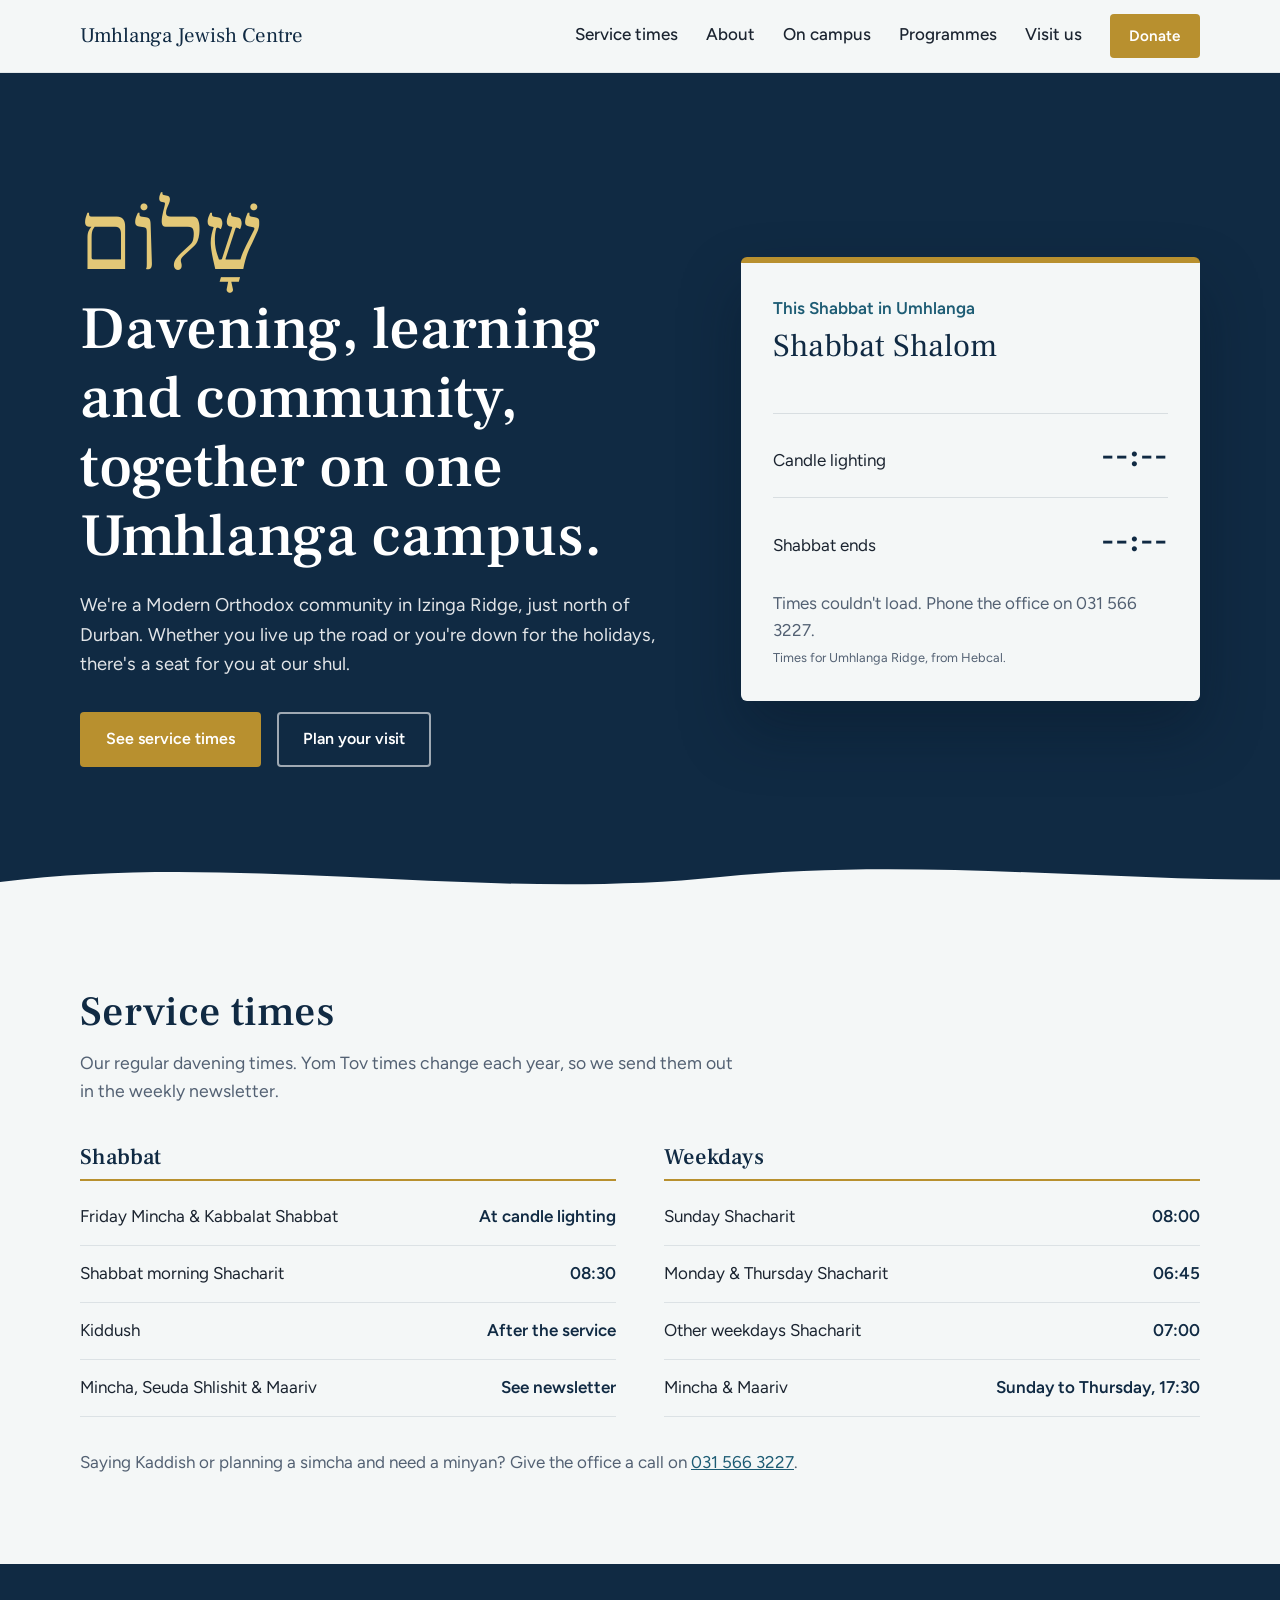
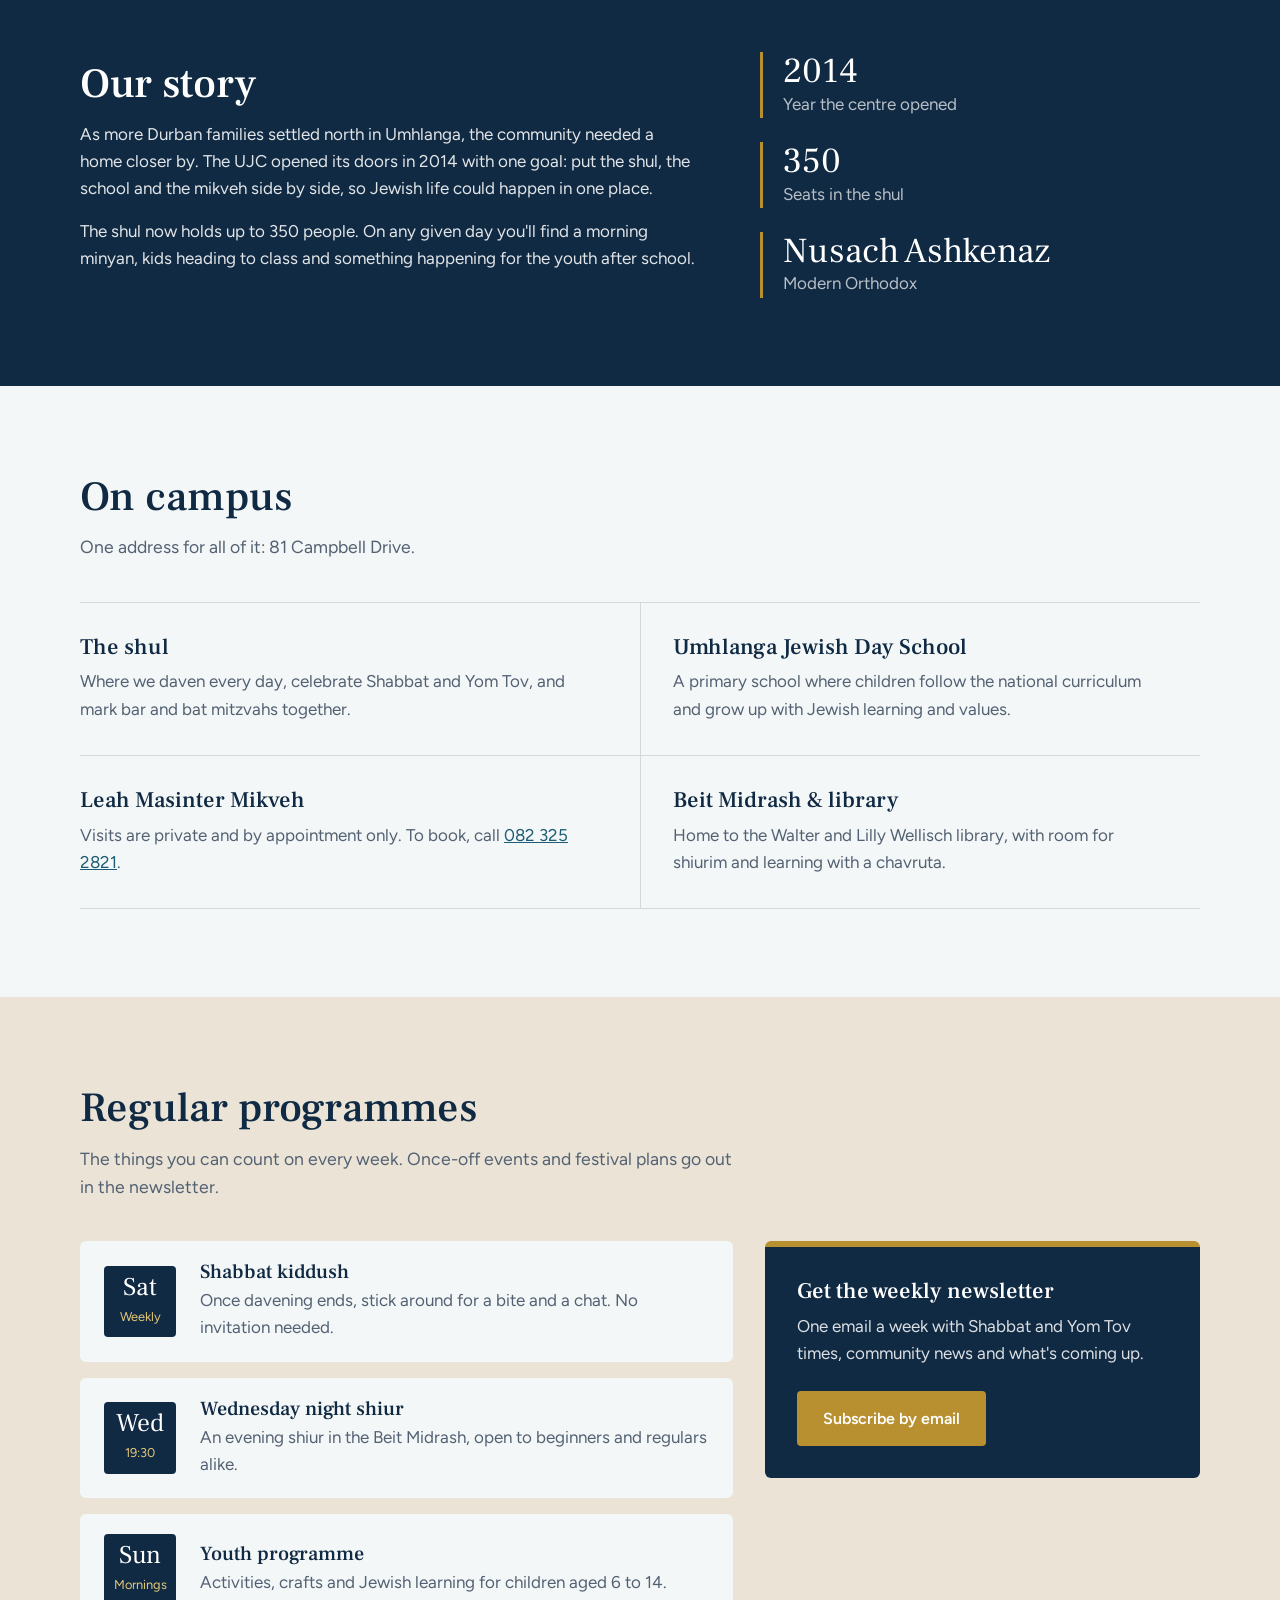
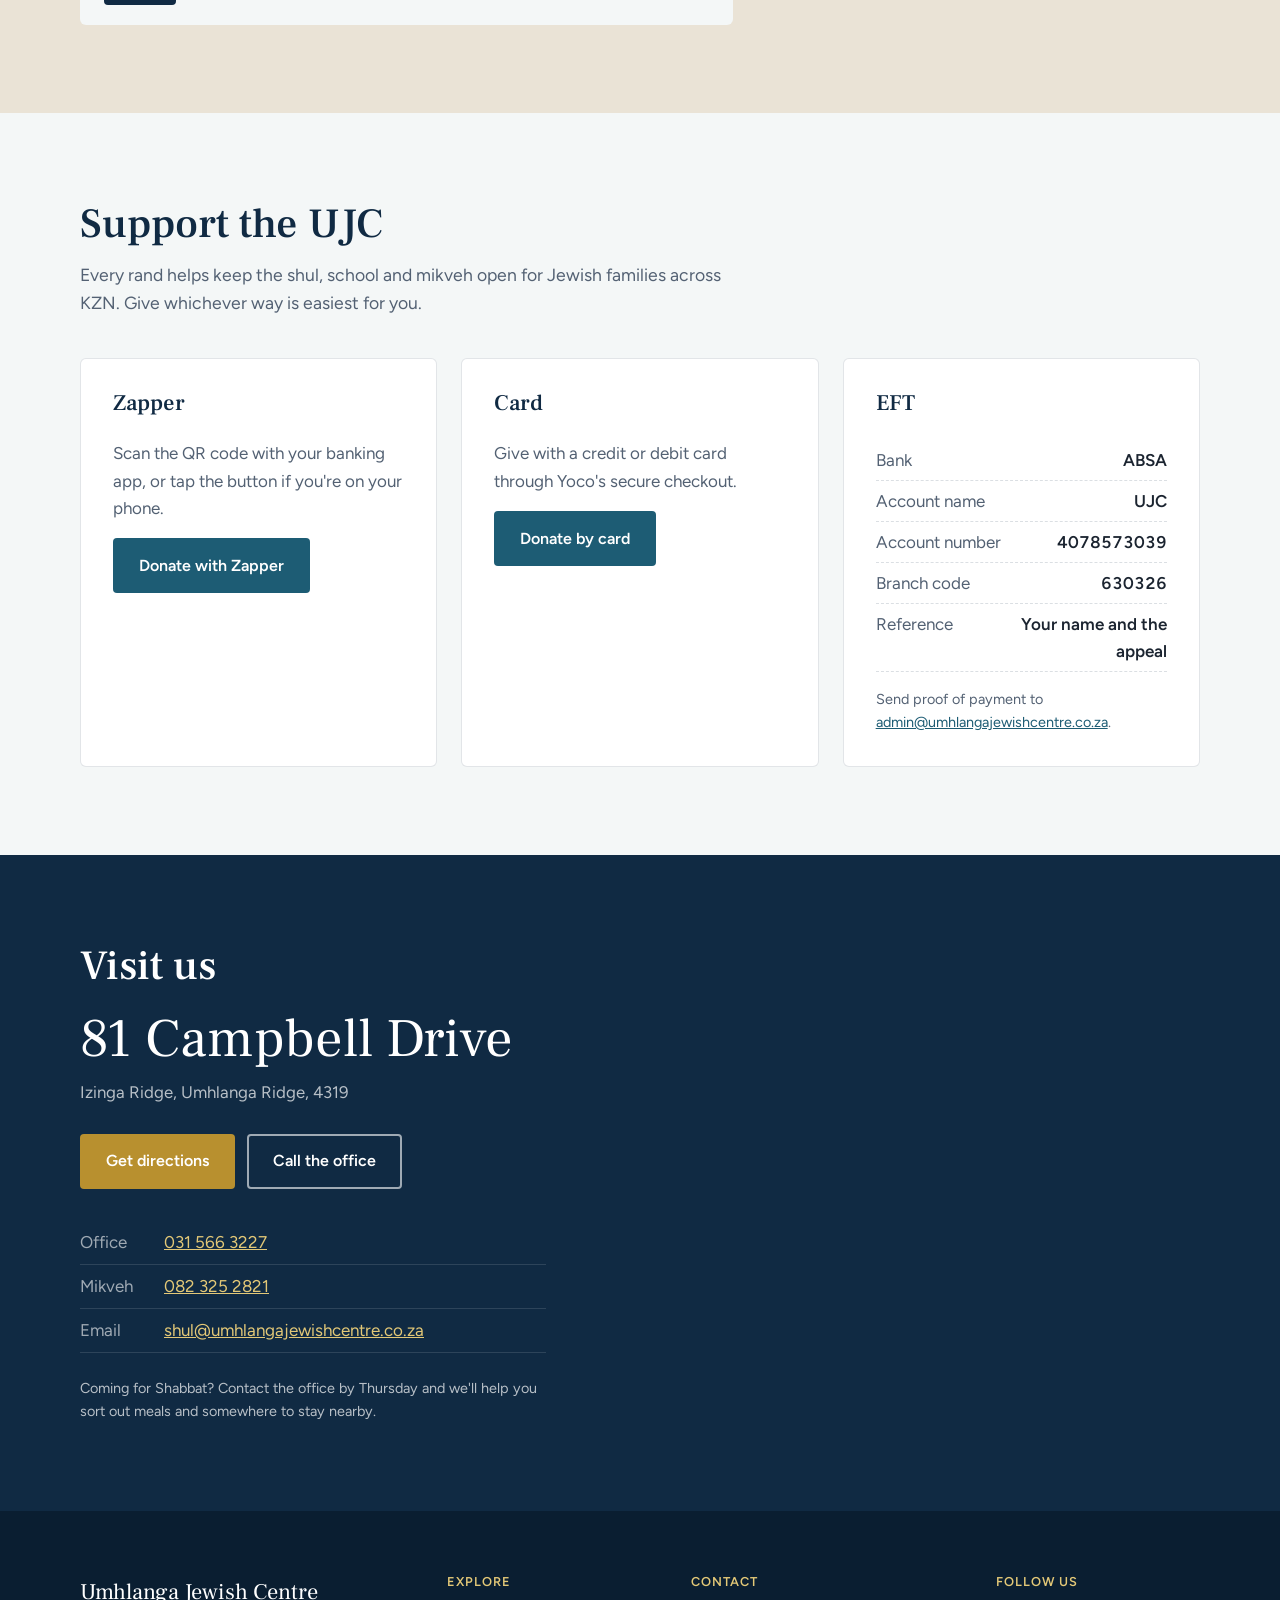
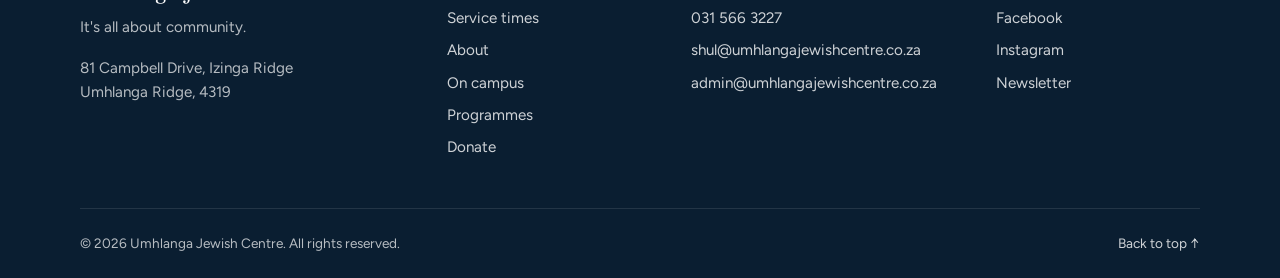
==== index.html @ e2c29700 "Rewrite site copy in original wording (same facts and message) Co-Authored-By: Claude Opus 5.5 <nore" ====
<!DOCTYPE html>
<html lang="en-ZA">
<head>
  <meta charset="UTF-8">
  <meta name="viewport" content="width=device-width, initial-scale=1, viewport-fit=cover">
  <title>Umhlanga Jewish Centre | It's all about community</title>
  <meta name="description" content="Modern Orthodox shul, primary school and mikveh in Izinga Ridge, Umhlanga. Find davening times, this week's Shabbat times, weekly programmes and ways to give.">
  <meta name="theme-color" content="#F4F7F7">

  <!-- Favicon -->
  <link rel="icon" href="images/favicon.svg" type="image/svg+xml">
  <link rel="apple-touch-icon" href="images/apple-touch-icon.png">

  <!-- Link previews (WhatsApp, Facebook, etc.) -->
  <!-- TODO: change the URLs below if the live domain is different -->
  <meta property="og:type" content="website">
  <meta property="og:site_name" content="Umhlanga Jewish Centre">
  <meta property="og:title" content="Umhlanga Jewish Centre | It's all about community">
  <meta property="og:description" content="Modern Orthodox shul, primary school and mikveh in Izinga Ridge, Umhlanga. Davening times, Shabbat times and weekly programmes.">
  <meta property="og:url" content="https://www.umhlangajewishcentre.co.za/">
  <meta property="og:image" content="https://www.umhlangajewishcentre.co.za/images/og-image.jpg">
  <meta property="og:image:width" content="1200">
  <meta property="og:image:height" content="630">
  <meta name="twitter:card" content="summary_large_image">

  <link rel="preconnect" href="https://fonts.googleapis.com">
  <link rel="preconnect" href="https://fonts.gstatic.com" crossorigin>
  <link href="https://fonts.googleapis.com/css2?family=Frank+Ruhl+Libre:wght@400;500;700&family=Figtree:wght@400;500;600&display=swap" rel="stylesheet">
  <link rel="stylesheet" href="css/style.css">
</head>
<body>

  <a class="skip-link" href="#main">Skip to content</a>

  <!-- ===== HEADER ===== -->
  <header class="site-header">
    <div class="container header-inner">
      <a href="#top" class="brand">
        <img src="images/logo.png" alt="Umhlanga Jewish Centre" class="brand-logo" onerror="this.style.display='none';this.nextElementSibling.style.display='block'">
        <span class="brand-text">Umhlanga Jewish Centre</span>
      </a>

      <button class="nav-toggle" aria-expanded="false" aria-controls="site-nav" aria-label="Open menu">
        <span class="bar"></span>
        <span class="bar"></span>
        <span class="bar"></span>
      </button>

      <nav id="site-nav" class="site-nav">
        <a href="#times">Service times</a>
        <a href="#about">About</a>
        <a href="#campus">On campus</a>
        <a href="#events">Programmes</a>
        <a href="#contact">Visit us</a>
        <a href="#donate" class="btn btn-gold btn-small">Donate</a>
      </nav>
    </div>
  </header>

  <main id="main">

    <!-- ===== HERO ===== -->
    <section class="hero" id="top">
      <div class="container hero-inner">
        <div class="hero-copy">
          <p class="hero-hebrew" lang="he" dir="rtl">שָׁלוֹם</p>
          <h1>Davening, learning and community, together on one Umhlanga campus.</h1>
          <p class="hero-lead">We're a Modern Orthodox community in Izinga Ridge, just north of Durban. Whether you live up the road or you're down for the holidays, there's a seat for you at our shul.</p>
          <div class="hero-actions">
            <a href="#times" class="btn btn-gold">See service times</a>
            <a href="#contact" class="btn btn-ghost">Plan your visit</a>
          </div>
        </div>

        <!-- Live Shabbat card: filled in by js/main.js from Hebcal -->
        <aside class="shabbat-card is-loading" id="shabbat-card" aria-live="polite">
          <p class="shabbat-label">This Shabbat in Umhlanga</p>
          <p class="shabbat-parsha" id="parsha"><span class="skeleton skeleton-title"></span></p>
          <p class="shabbat-hebdate" id="hebdate" lang="he" dir="rtl"></p>

          <div class="shabbat-row">
            <span>Candle lighting</span>
            <strong id="candles"><span class="skeleton skeleton-time"></span></strong>
          </div>
          <div class="shabbat-row">
            <span>Shabbat ends</span>
            <strong id="havdalah"><span class="skeleton skeleton-time"></span></strong>
          </div>
          <p class="shabbat-date" id="shabbat-date"></p>
          <p class="shabbat-note">Times for Umhlanga Ridge, from Hebcal.</p>
        </aside>
      </div>
    </section>

    <!-- ===== SERVICE TIMES ===== -->
    <!-- TODO: confirm every time below with the UJC office before going live -->
    <section class="section" id="times">
      <div class="container">
        <h2>Service times</h2>
        <p class="section-lead">Our regular davening times. Yom Tov times change each year, so we send them out in the weekly newsletter.</p>

        <div class="times-grid">
          <div class="times-block">
            <h3 id="shabbat-times">Shabbat</h3>
            <table class="times-table" aria-labelledby="shabbat-times">
              <thead>
                <tr><th scope="col">Service</th><th scope="col">Time</th></tr>
              </thead>
              <tbody>
                <tr><td>Friday Mincha &amp; Kabbalat Shabbat</td><td>At candle lighting</td></tr>
                <tr><td>Shabbat morning Shacharit</td><td>08:30</td></tr>
                <tr><td>Kiddush</td><td>After the service</td></tr>
                <tr><td>Mincha, Seuda Shlishit &amp; Maariv</td><td>See newsletter</td></tr>
              </tbody>
            </table>
          </div>

          <div class="times-block">
            <h3 id="weekday-times">Weekdays</h3>
            <table class="times-table" aria-labelledby="weekday-times">
              <thead>
                <tr><th scope="col">Service</th><th scope="col">Time</th></tr>
              </thead>
              <tbody>
                <tr><td>Sunday Shacharit</td><td>08:00</td></tr>
                <tr><td>Monday &amp; Thursday Shacharit</td><td>06:45</td></tr>
                <tr><td>Other weekdays Shacharit</td><td>07:00</td></tr>
                <tr><td>Mincha &amp; Maariv</td><td>Sunday to Thursday, 17:30</td></tr>
              </tbody>
            </table>
          </div>
        </div>

        <p class="times-help">Saying Kaddish or planning a simcha and need a minyan? Give the office a call on <a href="tel:+27315663227">031 566 3227</a>.</p>
      </div>
    </section>

    <!-- ===== ABOUT ===== -->
    <section class="section section-ocean" id="about">
      <div class="container about-grid">
        <div>
          <h2>Our story</h2>
          <p>As more Durban families settled north in Umhlanga, the community needed a home closer by. The UJC opened its doors in 2014 with one goal: put the shul, the school and the mikveh side by side, so Jewish life could happen in one place.</p>
          <p>The shul now holds up to 350 people. On any given day you'll find a morning minyan, kids heading to class and something happening for the youth after school.</p>
        </div>
        <dl class="facts">
          <div><dt>2014</dt><dd>Year the centre opened</dd></div>
          <div><dt>350</dt><dd>Seats in the shul</dd></div>
          <div><dt>Nusach Ashkenaz</dt><dd>Modern Orthodox</dd></div>
        </dl>
      </div>
    </section>

    <!-- ===== ON CAMPUS ===== -->
    <!-- Photos: add campus-shul.jpg, campus-school.jpg, campus-mikveh.jpg, campus-library.jpg to images/ (landscape, about 1200x800). Missing photos hide themselves. -->
    <section class="section" id="campus">
      <div class="container">
        <h2>On campus</h2>
        <p class="section-lead">One address for all of it: 81 Campbell Drive.</p>

        <div class="campus-list">
          <article class="campus-item">
            <div class="photo-frame"><img src="images/campus-shul.jpg" alt="Inside the UJC shul" class="campus-photo" loading="lazy" onerror="this.parentNode.style.display='none'"></div>
            <h3>The shul</h3>
            <p>Where we daven every day, celebrate Shabbat and Yom Tov, and mark bar and bat mitzvahs together.</p>
          </article>
          <article class="campus-item">
            <div class="photo-frame"><img src="images/campus-school.jpg" alt="Umhlanga Jewish Day School" class="campus-photo" loading="lazy" onerror="this.parentNode.style.display='none'"></div>
            <h3>Umhlanga Jewish Day School</h3>
            <p>A primary school where children follow the national curriculum and grow up with Jewish learning and values.</p>
          </article>
          <article class="campus-item">
            <div class="photo-frame"><img src="images/campus-mikveh.jpg" alt="Leah Masinter Mikveh" class="campus-photo" loading="lazy" onerror="this.parentNode.style.display='none'"></div>
            <h3>Leah Masinter Mikveh</h3>
            <p>Visits are private and by appointment only. To book, call <a href="tel:+27823252821">082 325 2821</a>.</p>
          </article>
          <article class="campus-item">
            <div class="photo-frame"><img src="images/campus-library.jpg" alt="The Beit Midrash and library" class="campus-photo" loading="lazy" onerror="this.parentNode.style.display='none'"></div>
            <h3>Beit Midrash &amp; library</h3>
            <p>Home to the Walter and Lilly Wellisch library, with room for shiurim and learning with a chavruta.</p>
          </article>
        </div>
      </div>
    </section>

    <!-- ===== EVENTS ===== -->
    <!-- Regular programmes instead of dated events, so this never goes stale.
         TODO: confirm these with Mandy. One-off events go in the newsletter. -->
    <section class="section section-sand" id="events">
      <div class="container">
        <h2>Regular programmes</h2>
        <p class="section-lead">The things you can count on every week. Once-off events and festival plans go out in the newsletter.</p>

        <div class="events-layout">
          <div class="events-list">
            <article class="event">
              <div class="event-date"><span class="event-day">Sat</span><span class="event-month">Weekly</span></div>
              <div>
                <h3>Shabbat kiddush</h3>
                <p>Once davening ends, stick around for a bite and a chat. No invitation needed.</p>
              </div>
            </article>
            <article class="event">
              <div class="event-date"><span class="event-day">Wed</span><span class="event-month">19:30</span></div>
              <div>
                <h3>Wednesday night shiur</h3>
                <p>An evening shiur in the Beit Midrash, open to beginners and regulars alike.</p>
              </div>
            </article>
            <article class="event">
              <div class="event-date"><span class="event-day">Sun</span><span class="event-month">Mornings</span></div>
              <div>
                <h3>Youth programme</h3>
                <p>Activities, crafts and Jewish learning for children aged 6 to 14.</p>
              </div>
            </article>
          </div>

          <aside class="newsletter-card">
            <h3>Get the weekly newsletter</h3>
            <p>One email a week with Shabbat and Yom Tov times, community news and what's coming up.</p>
            <a href="mailto:shul@umhlangajewishcentre.co.za?subject=Please%20add%20me%20to%20the%20UJC%20newsletter" class="btn btn-ocean">Subscribe by email</a>
          </aside>
        </div>
      </div>
    </section>

    <!-- ===== DONATE ===== -->
    <section class="section" id="donate">
      <div class="container">
        <h2>Support the UJC</h2>
        <p class="section-lead">Every rand helps keep the shul, school and mikveh open for Jewish families across KZN. Give whichever way is easiest for you.</p>

        <div class="donate-grid">
          <div class="donate-option">
            <h3>Zapper</h3>
            <img src="images/zapper-qr.png" alt="Zapper QR code to donate to the UJC" class="qr" onerror="this.style.display='none'">
            <p>Scan the QR code with your banking app, or tap the button if you're on your phone.</p>
            <a href="https://www.zapper.com/url/QQfQaALHHk" class="btn btn-ocean" target="_blank" rel="noopener">Donate with Zapper</a>
          </div>

          <div class="donate-option">
            <h3>Card</h3>
            <p>Give with a credit or debit card through Yoco's secure checkout.</p>
            <a href="https://pay.yoco.com/UmhlangaJewishCentre" class="btn btn-ocean" target="_blank" rel="noopener">Donate by card</a>
          </div>

          <div class="donate-option">
            <h3>EFT</h3>
            <!-- TODO: confirm the exact account holder name with the bank / office -->
            <dl class="bank">
              <div><dt>Bank</dt><dd>ABSA</dd></div>
              <div><dt>Account name</dt><dd>UJC</dd></div>
              <div><dt>Account number</dt><dd>4078573039</dd></div>
              <div><dt>Branch code</dt><dd>630326</dd></div>
              <div><dt>Reference</dt><dd>Your name and the appeal</dd></div>
            </dl>
            <p class="small">Send proof of payment to <a href="mailto:admin@umhlangajewishcentre.co.za">admin@umhlangajewishcentre.co.za</a>.</p>
          </div>
        </div>

        <!-- TODO: only un-comment this once the office confirms the UJC is a registered PBO that issues Section 18A certificates
        <p class="tax-note"><strong>Tax-deductible:</strong> The UJC is a registered Public Benefit Organisation. Ask for a Section 18A certificate when you send your proof of payment.</p>
        -->
      </div>
    </section>

    <!-- ===== CONTACT ===== -->
    <section class="section section-ocean" id="contact">
      <div class="container contact-grid">
        <div>
          <h2>Visit us</h2>
          <address class="address-big">
            81 Campbell Drive
            <span>Izinga Ridge, Umhlanga Ridge, 4319</span>
          </address>
          <div class="contact-actions">
            <a href="https://www.google.com/maps/dir/?api=1&amp;destination=81+Campbell+Drive,+Izinga+Ridge,+Umhlanga" class="btn btn-gold" target="_blank" rel="noopener">Get directions</a>
            <a href="tel:+27315663227" class="btn btn-ghost">Call the office</a>
          </div>
          <ul class="contact-list">
            <li><span>Office</span> <a href="tel:+27315663227">031 566 3227</a></li>
            <li><span>Mikveh</span> <a href="tel:+27823252821">082 325 2821</a></li>
            <li><span>Email</span> <a href="mailto:shul@umhlangajewishcentre.co.za">shul@umhlangajewishcentre.co.za</a></li>
          </ul>
          <p class="small">Coming for Shabbat? Contact the office by Thursday and we'll help you sort out meals and somewhere to stay nearby.</p>
        </div>
        <div class="map">
          <iframe
            title="Map showing the Umhlanga Jewish Centre"
            src="https://www.google.com/maps?q=81+Campbell+Drive,+Izinga+Ridge,+Umhlanga&output=embed"
            loading="lazy"
            referrerpolicy="no-referrer-when-downgrade"></iframe>
        </div>
      </div>
    </section>

  </main>

  <!-- ===== FOOTER ===== -->
  <footer class="site-footer">
    <div class="container footer-grid">
      <div class="footer-brand">
        <p class="footer-name">Umhlanga Jewish Centre</p>
        <p>It's all about community.</p>
        <address>
          81 Campbell Drive, Izinga Ridge<br>
          Umhlanga Ridge, 4319
        </address>
      </div>

      <div>
        <h3 class="footer-heading">Explore</h3>
        <ul class="footer-links">
          <li><a href="#times">Service times</a></li>
          <li><a href="#about">About</a></li>
          <li><a href="#campus">On campus</a></li>
          <li><a href="#events">Programmes</a></li>
          <li><a href="#donate">Donate</a></li>
        </ul>
      </div>

      <div>
        <h3 class="footer-heading">Contact</h3>
        <ul class="footer-links">
          <li><a href="tel:+27315663227">031 566 3227</a></li>
          <li><a href="mailto:shul@umhlangajewishcentre.co.za">shul@umhlangajewishcentre.co.za</a></li>
          <li><a href="mailto:admin@umhlangajewishcentre.co.za">admin@umhlangajewishcentre.co.za</a></li>
        </ul>
      </div>

      <div>
        <h3 class="footer-heading">Follow us</h3>
        <ul class="footer-links">
          <!-- TODO: put the real page links in and remove any the UJC doesn't use -->
          <li><a href="https://www.facebook.com/" target="_blank" rel="noopener">Facebook</a></li>
          <li><a href="https://www.instagram.com/" target="_blank" rel="noopener">Instagram</a></li>
          <!-- <li><a href="https://wa.me/27XXXXXXXXX" target="_blank" rel="noopener">WhatsApp</a></li> needs a cellphone number, not the office landline -->
          <li><a href="mailto:shul@umhlangajewishcentre.co.za?subject=Please%20add%20me%20to%20the%20UJC%20newsletter">Newsletter</a></li>
        </ul>
      </div>
    </div>

    <div class="container footer-bottom">
      <!-- TODO: add the NPO / PBO number here once confirmed, e.g. "NPO 000-000" -->
      <p>&copy; <span id="year">2026</span> Umhlanga Jewish Centre. All rights reserved.</p>
      <p><a href="#top">Back to top &uarr;</a></p>
    </div>
  </footer>

  <!-- Sticky call / directions bar, phones only -->
  <nav class="action-bar" aria-label="Quick actions">
    <a href="tel:+27315663227" class="action-call">Call the office</a>
    <a href="https://www.google.com/maps/dir/?api=1&amp;destination=81+Campbell+Drive,+Izinga+Ridge,+Umhlanga" class="action-directions" target="_blank" rel="noopener">Directions</a>
  </nav>

  <script src="js/main.js"></script>
</body>
</html>
---- css/style.css ----
/* ===== Tokens ===== */
:root {
  --ink: #102A43;       /* deep ocean navy */
  --ocean: #1D5C74;     /* Indian Ocean teal */
  --salt: #F4F7F7;      /* cool white */
  --sand: #EAE3D6;      /* beach sand, used sparingly */
  --gold: #B8902F;      /* Torah-crown gold */
  --gold-light: #E3C877;
  --text: #1B2430;
  --muted: #536173;

  --serif: "Frank Ruhl Libre", Georgia, serif;
  --sans: "Figtree", system-ui, sans-serif;

  --max: 1120px;

  /* One radius scale: square-ish, it's a place, not an app */
  --radius: 4px;
  --radius-lg: 6px;

  --ease-out: cubic-bezier(0.23, 1, 0.32, 1);
}

* { box-sizing: border-box; margin: 0; padding: 0; }

html {
  scroll-behavior: smooth;
  scroll-padding-top: 80px;
  -webkit-tap-highlight-color: transparent;
  -webkit-text-size-adjust: 100%;
}

/* Taps fire instantly, and button labels don't get selected on long-press */
button, .btn, .nav-toggle, .site-nav a, .action-bar a {
  touch-action: manipulation;
  user-select: none;
  -webkit-user-select: none;
}

body {
  font-family: var(--sans);
  font-size: 1.0625rem;
  line-height: 1.6;
  color: var(--text);
  background: var(--salt);
}

img { max-width: 100%; display: block; }

a { color: var(--ocean); }

:focus-visible { outline: 3px solid var(--gold); outline-offset: 3px; }

h1, h2, h3 { font-family: var(--serif); font-weight: 500; line-height: 1.15; color: var(--ink); }
h1 { font-size: clamp(2.4rem, 5vw, 3.75rem); }
h2 { font-size: clamp(2rem, 3.5vw, 2.6rem); margin-bottom: 0.75rem; }
h3 { font-size: 1.4rem; margin-bottom: 0.5rem; }

.container { width: min(var(--max), 100% - 2.5rem); margin-inline: auto; }

.skip-link { position: absolute; left: -999px; top: 0; background: var(--gold); color: var(--ink); padding: 0.5rem 1rem; z-index: 100; }
.skip-link:focus { left: 1rem; }

.small { font-size: 0.9rem; color: var(--muted); }

/* ===== Buttons ===== */
.btn {
  display: inline-block;
  font-family: var(--sans);
  font-weight: 600;
  font-size: 1rem;
  padding: 0.8rem 1.5rem;
  border-radius: var(--radius);
  text-decoration: none;
  border: 2px solid transparent;
  transition: background-color 160ms ease, color 160ms ease, transform 120ms var(--ease-out);
}
.btn:active { transform: scale(0.97); }
.btn-small { padding: 0.5rem 1.1rem; font-size: 0.95rem; }
.btn-gold { background: var(--gold); color: #fff; }
.btn-ghost { border-color: rgba(255,255,255,0.6); color: #fff; }
.btn-ocean { background: var(--ocean); color: #fff; }

/* ===== Header ===== */
.site-header {
  position: sticky; top: 0; z-index: 50;
  background: rgba(244, 247, 247, 0.95);
  backdrop-filter: blur(8px);
  border-bottom: 1px solid rgba(16, 42, 67, 0.08);
}
.site-header { padding-top: env(safe-area-inset-top, 0px); }
.header-inner { display: flex; align-items: center; justify-content: space-between; height: 72px; }
.brand { text-decoration: none; display: flex; align-items: center; }
.brand-logo { height: 48px; width: auto; }
.brand-text { display: none; font-family: var(--serif); font-size: 1.3rem; color: var(--ink); }

.site-nav { display: flex; align-items: center; gap: 1.75rem; }
.site-nav a:not(.btn) { color: var(--text); text-decoration: none; font-weight: 500; }

.site-nav a:not(.btn) {
  background: linear-gradient(var(--gold), var(--gold)) left bottom / 0% 2px no-repeat;
  padding-bottom: 2px;
  transition: background-size 200ms var(--ease-out), color 160ms ease;
}
.site-nav a.is-active:not(.btn) { color: var(--ocean); background-size: 100% 2px; }

.nav-toggle { display: none; background: none; border: 0; width: 44px; height: 44px; padding: 10px; cursor: pointer; border-radius: var(--radius); }
.nav-toggle .bar { display: block; height: 2px; background: var(--ink); border-radius: 2px; margin: 5px 0; transition: transform 200ms var(--ease-out), opacity 160ms ease; }
.nav-toggle[aria-expanded="true"] .bar:nth-child(1) { transform: translateY(7px) rotate(45deg); }
.nav-toggle[aria-expanded="true"] .bar:nth-child(2) { opacity: 0; }
.nav-toggle[aria-expanded="true"] .bar:nth-child(3) { transform: translateY(-7px) rotate(-45deg); }

/* ===== Hero ===== */
.hero {
  background:
    linear-gradient(rgba(16,42,67,0.86), rgba(16,42,67,0.86)),
    url("../images/hero.jpg") center / cover no-repeat,
    var(--ink);
  color: #fff;
  padding: 5rem 0 6rem;
  min-height: calc(100svh - 72px);
  display: flex;
  align-items: center;
  position: relative;
  overflow: hidden;
}
.hero-inner { width: min(var(--max), 100% - 2.5rem); }

/* Hero enters once on load */
.hero-copy, .shabbat-card { animation: hero-in 700ms var(--ease-out) both; }
.shabbat-card { animation-delay: 120ms; }
@keyframes hero-in { from { opacity: 0; transform: translateY(12px); } }
/* Soft wave at the base: the coastline */
.hero::after {
  content: "";
  position: absolute; left: 0; right: 0; bottom: -1px; height: 60px;
  background: var(--salt);
  clip-path: path("M0,40 C240,10 480,60 720,35 C960,10 1200,55 1440,30 L1440,60 L0,60 Z");
  -webkit-mask: none;
}
@supports not (clip-path: path("M0,0")) { .hero::after { display: none; } }

.hero-inner { display: grid; grid-template-columns: 1.3fr 1fr; gap: 4rem; align-items: center; }
.hero h1 { color: #fff; margin-bottom: 1.25rem; max-width: 16ch; }
.hero-hebrew { font-family: var(--serif); font-size: clamp(3.5rem, 8vw, 6rem); line-height: 1; color: var(--gold-light); text-align: left; margin-bottom: 0.5rem; }
.hero-lead { font-size: 1.15rem; max-width: 52ch; color: rgba(255,255,255,0.88); margin-bottom: 2rem; }
.hero-actions { display: flex; flex-wrap: wrap; gap: 1rem; }

/* The memorable element: the live Shabbat card */
.shabbat-card {
  background: var(--salt);
  color: var(--text);
  border-radius: var(--radius-lg);
  padding: 2rem;
  border-top: 6px solid var(--gold);
  box-shadow: 0 30px 60px rgba(5, 20, 35, 0.35);
}
.shabbat-label { font-weight: 600; color: var(--ocean); margin-bottom: 0.25rem; }
.shabbat-parsha { font-family: var(--serif); font-size: 2rem; color: var(--ink); line-height: 1.2; }
.shabbat-hebdate { font-family: var(--serif); font-size: 1.15rem; color: var(--gold); text-align: left; margin-bottom: 1.25rem; min-height: 1.5em; }
.shabbat-row { display: flex; justify-content: space-between; align-items: baseline; padding: 0.85rem 0; border-top: 1px solid rgba(16,42,67,0.12); }
.shabbat-row strong { font-family: var(--serif); font-size: 2.2rem; font-weight: 500; color: var(--ink); font-variant-numeric: tabular-nums; }
.shabbat-date { color: var(--muted); margin-top: 0.5rem; }
.shabbat-note { font-size: 0.8rem; color: var(--muted); margin-top: 0.25rem; }

/* Loading shimmer while Hebcal loads */
.skeleton {
  display: inline-block; vertical-align: middle; border-radius: var(--radius);
  background: linear-gradient(90deg, #e2e8ec 25%, #f1f4f6 50%, #e2e8ec 75%);
  background-size: 200% 100%;
  animation: shimmer 1.2s linear infinite;
}
.skeleton-title { width: 70%; height: 1.6rem; }
.skeleton-time { width: 5.5rem; height: 1.8rem; }
@keyframes shimmer { from { background-position: 200% 0; } to { background-position: -200% 0; } }

/* ===== Sections ===== */
.section { padding: 5.5rem 0; }
.section-lead { color: var(--muted); max-width: 60ch; margin-bottom: 2.5rem; font-size: 1.1rem; }

.section-ocean { background: var(--ink); color: rgba(255,255,255,0.88); }
.section-ocean h2, .section-ocean h3 { color: #fff; }
.section-ocean a:not(.btn) { color: var(--gold-light); }
.section-ocean .small { color: rgba(255,255,255,0.7); }

.section-sand { background: var(--sand); }

/* Service times */
.times-grid { display: grid; grid-template-columns: 1fr 1fr; gap: 3rem; }
.times-block h3 { padding-bottom: 0.5rem; border-bottom: 2px solid var(--gold); }
.times-table { width: 100%; border-collapse: collapse; }
.times-table th { position: absolute; width: 1px; height: 1px; overflow: hidden; clip: rect(0 0 0 0); white-space: nowrap; }
.times-table td { padding: 0.9rem 0; border-bottom: 1px solid rgba(16,42,67,0.1); vertical-align: top; }
.times-table td:last-child { text-align: right; font-weight: 600; color: var(--ink); white-space: nowrap; padding-left: 1rem; }
.times-help { margin-top: 2rem; color: var(--muted); }

/* About */
.about-grid { display: grid; grid-template-columns: 1.4fr 1fr; gap: 4rem; align-items: center; }
.about-grid p { max-width: 60ch; margin-bottom: 1rem; }
.facts { display: grid; gap: 1.5rem; }
.facts div { border-left: 3px solid var(--gold); padding-left: 1.25rem; }
.facts dt { font-family: var(--serif); font-size: 2.2rem; color: #fff; line-height: 1.1; }
.facts dd { color: rgba(255,255,255,0.7); }

/* Campus */
.campus-list { display: grid; grid-template-columns: repeat(2, 1fr); gap: 0; border-top: 1px solid rgba(16,42,67,0.15); }
.campus-item { padding: 2rem 2rem 2rem 0; border-bottom: 1px solid rgba(16,42,67,0.15); }
.campus-item:nth-child(even) { padding-left: 2rem; border-left: 1px solid rgba(16,42,67,0.15); }
.campus-item p { color: var(--muted); max-width: 46ch; }
.photo-frame { overflow: hidden; border-radius: var(--radius); margin-bottom: 1.25rem; aspect-ratio: 3 / 2; background: var(--sand); }
.campus-photo { width: 100%; height: 100%; object-fit: cover; transition: transform 400ms var(--ease-out); }

/* Events */
.events-layout { display: grid; grid-template-columns: 1.5fr 1fr; gap: 2rem; align-items: start; }
.events-list { display: grid; gap: 1rem; }
.event { display: flex; gap: 1.5rem; align-items: center; background: var(--salt); padding: 1.25rem 1.5rem; border-radius: var(--radius-lg); }
.event-date { flex: 0 0 72px; text-align: center; background: var(--ink); color: #fff; border-radius: var(--radius); padding: 0.5rem 0; }
.event-day { display: block; font-family: var(--serif); font-size: 1.6rem; line-height: 1.1; }
.event-month { font-size: 0.8rem; color: var(--gold-light); }
.event h3 { font-size: 1.25rem; margin-bottom: 0.2rem; }
.event p { color: var(--muted); }
.newsletter-card { background: var(--ink); color: rgba(255,255,255,0.85); border-radius: var(--radius-lg); padding: 2rem; border-top: 6px solid var(--gold); }
.newsletter-card h3 { color: #fff; }
.newsletter-card p { margin-bottom: 1.5rem; }
.newsletter-card .btn-ocean { background: var(--gold); }

/* Donate */
.donate-grid { display: grid; grid-template-columns: repeat(3, 1fr); gap: 1.5rem; }
.donate-option { background: #fff; border: 1px solid rgba(16,42,67,0.12); border-radius: var(--radius-lg); padding: 2rem; display: flex; flex-direction: column; gap: 1rem; align-items: flex-start; }
.donate-option p { color: var(--muted); }
.qr { width: 140px; height: auto; border-radius: var(--radius); }
.bank { width: 100%; }
.bank div { display: flex; justify-content: space-between; gap: 1rem; padding: 0.4rem 0; border-bottom: 1px dashed rgba(16,42,67,0.15); }
.bank dt { color: var(--muted); }
.tax-note { margin-top: 1.5rem; padding: 1rem 1.25rem; background: var(--sand); border-left: 4px solid var(--gold); border-radius: var(--radius); }
.bank dd { font-weight: 600; text-align: right; font-variant-numeric: tabular-nums; }

/* Contact */
.contact-grid { display: grid; grid-template-columns: 1fr 1.3fr; gap: 3rem; align-items: start; }
address { font-style: normal; font-size: 1.2rem; margin: 1rem 0 1.5rem; color: #fff; }
.address-big { font-family: var(--serif); font-size: clamp(2.2rem, 4.5vw, 3.4rem); line-height: 1.05; margin: 1.25rem 0 1.75rem; }
.address-big span { display: block; font-family: var(--sans); font-size: 1.05rem; color: rgba(255,255,255,0.7); margin-top: 0.75rem; line-height: 1.5; }
.contact-actions { display: flex; flex-wrap: wrap; gap: 0.75rem; margin-bottom: 2rem; }
.contact-list { list-style: none; margin-bottom: 1.5rem; }
.contact-list li { padding: 0.5rem 0; border-bottom: 1px solid rgba(255,255,255,0.12); }
.contact-list span { display: inline-block; width: 80px; color: rgba(255,255,255,0.6); }
.map iframe { width: 100%; height: 380px; border: 0; border-radius: var(--radius-lg); }

/* Footer */
.site-footer { background: #0A1E31; color: rgba(255,255,255,0.7); padding: 4rem 0 0; font-size: 0.95rem; }
.footer-grid { display: grid; grid-template-columns: 1.6fr 1fr 1.3fr 1fr; gap: 2.5rem; padding-bottom: 3rem; }
.footer-name { font-family: var(--serif); font-size: 1.4rem; color: #fff; margin-bottom: 0.25rem; }
.site-footer address { font-style: normal; margin: 1rem 0 0; font-size: 0.95rem; color: rgba(255,255,255,0.7); }
.footer-heading { font-family: var(--sans); font-size: 0.8rem; font-weight: 600; letter-spacing: 0.08em; text-transform: uppercase; color: var(--gold-light); margin-bottom: 1rem; }
.footer-links { list-style: none; display: grid; gap: 0.5rem; }
.site-footer a { color: rgba(255,255,255,0.8); text-decoration: none; overflow-wrap: anywhere; }
.footer-bottom { display: flex; justify-content: space-between; flex-wrap: wrap; gap: 1rem; padding: 1.5rem 0 calc(1.5rem + env(safe-area-inset-bottom, 0px)); border-top: 1px solid rgba(255,255,255,0.1); font-size: 0.85rem; }

/* ===== Hover layer: mouse/trackpad only, so taps don't leave stuck hover states ===== */
@media (hover: hover) and (pointer: fine) {
  a:hover { color: var(--ink); }
  .btn-gold:hover { background: var(--ink); color: #fff; }
  .btn-ghost:hover { background: #fff; color: var(--ink); }
  .btn-ocean:hover { background: var(--ink); color: #fff; }
  .site-nav a:not(.btn):hover { color: var(--ocean); background-size: 100% 2px; }
  .newsletter-card .btn-ocean:hover { background: #fff; color: var(--ink); }
  .section-ocean .btn-ghost:hover { color: var(--ink); }
  .site-footer a:hover { color: var(--gold-light); }
  .campus-item:hover .campus-photo { transform: scale(1.03); }
}

/* ===== Mobile action bar: call or get directions in one tap ===== */
.action-bar { display: none; }

/* ===== Responsive ===== */
@media (max-width: 900px) {
  .hero-inner, .about-grid, .contact-grid, .times-grid { grid-template-columns: 1fr; gap: 2.5rem; }
  .donate-grid, .events-layout { grid-template-columns: 1fr; }
  .footer-grid { grid-template-columns: 1fr 1fr; }
  .hero { padding: 3.5rem 0 5rem; }
}

@media (max-width: 760px) {
  .nav-toggle { display: block; }
  /* backdrop-filter would trap the fixed menu inside the header, so use a solid header on phones */
  .site-header { backdrop-filter: none; -webkit-backdrop-filter: none; background: var(--salt); }
  /* Full-screen menu */
  .site-nav {
    display: none;
    position: fixed; top: calc(72px + env(safe-area-inset-top, 0px)); left: 0; right: 0; bottom: 0;
    flex-direction: column; align-items: stretch; gap: 0;
    background: var(--salt); padding: 1rem 1.25rem 2rem;
    overflow-y: auto; overscroll-behavior: contain;
  }
  .site-nav.open { display: flex; }
  .site-nav a:not(.btn) { padding: 1rem 0; font-size: 1.35rem; font-family: var(--serif); border-bottom: 1px solid rgba(16,42,67,0.1); background: none; }
  .site-nav .btn { margin-top: 1.5rem; text-align: center; padding: 1rem; }

  .hero { min-height: calc(100svh - 72px - 64px); }
  .hero-actions .btn, .contact-actions .btn { flex: 1 1 100%; text-align: center; }

  .action-bar {
    display: flex; position: fixed; left: 0; right: 0; bottom: 0; z-index: 40;
    background: var(--ink); padding: 0.6rem 0.75rem calc(0.6rem + env(safe-area-inset-bottom, 0px));
    gap: 0.6rem; box-shadow: 0 -8px 24px rgba(5,20,35,0.2);
  }
  .action-bar a {
    flex: 1; text-align: center; min-height: 44px; display: flex; align-items: center; justify-content: center;
    font-weight: 600; text-decoration: none; border-radius: var(--radius);
    transition: transform 120ms var(--ease-out);
  }
  .action-bar a:active { transform: scale(0.97); }
  .action-call { background: var(--gold); color: #fff; }
  .action-directions { border: 2px solid rgba(255,255,255,0.5); color: #fff; }
  body { padding-bottom: calc(64px + env(safe-area-inset-bottom, 0px)); }
  body.menu-open { overflow: hidden; }
  body.menu-open .action-bar { display: none; }

  .campus-list { grid-template-columns: 1fr; }
  .campus-item, .campus-item:nth-child(even) { padding: 1.5rem 0; border-left: 0; }
  .section { padding: 4rem 0; }
}

@media (max-width: 480px) {
  .footer-grid { grid-template-columns: 1fr; }
  .times-table td:last-child { white-space: normal; }
  .donate-option { padding: 1.5rem; min-width: 0; }
  .bank div { flex-wrap: wrap; }
  .bank dd { overflow-wrap: anywhere; }
}

@media (prefers-reduced-motion: reduce) {
  html { scroll-behavior: auto; }
  * { transition: none !important; animation: none !important; }
  .skeleton { background: #e2e8ec; }
}
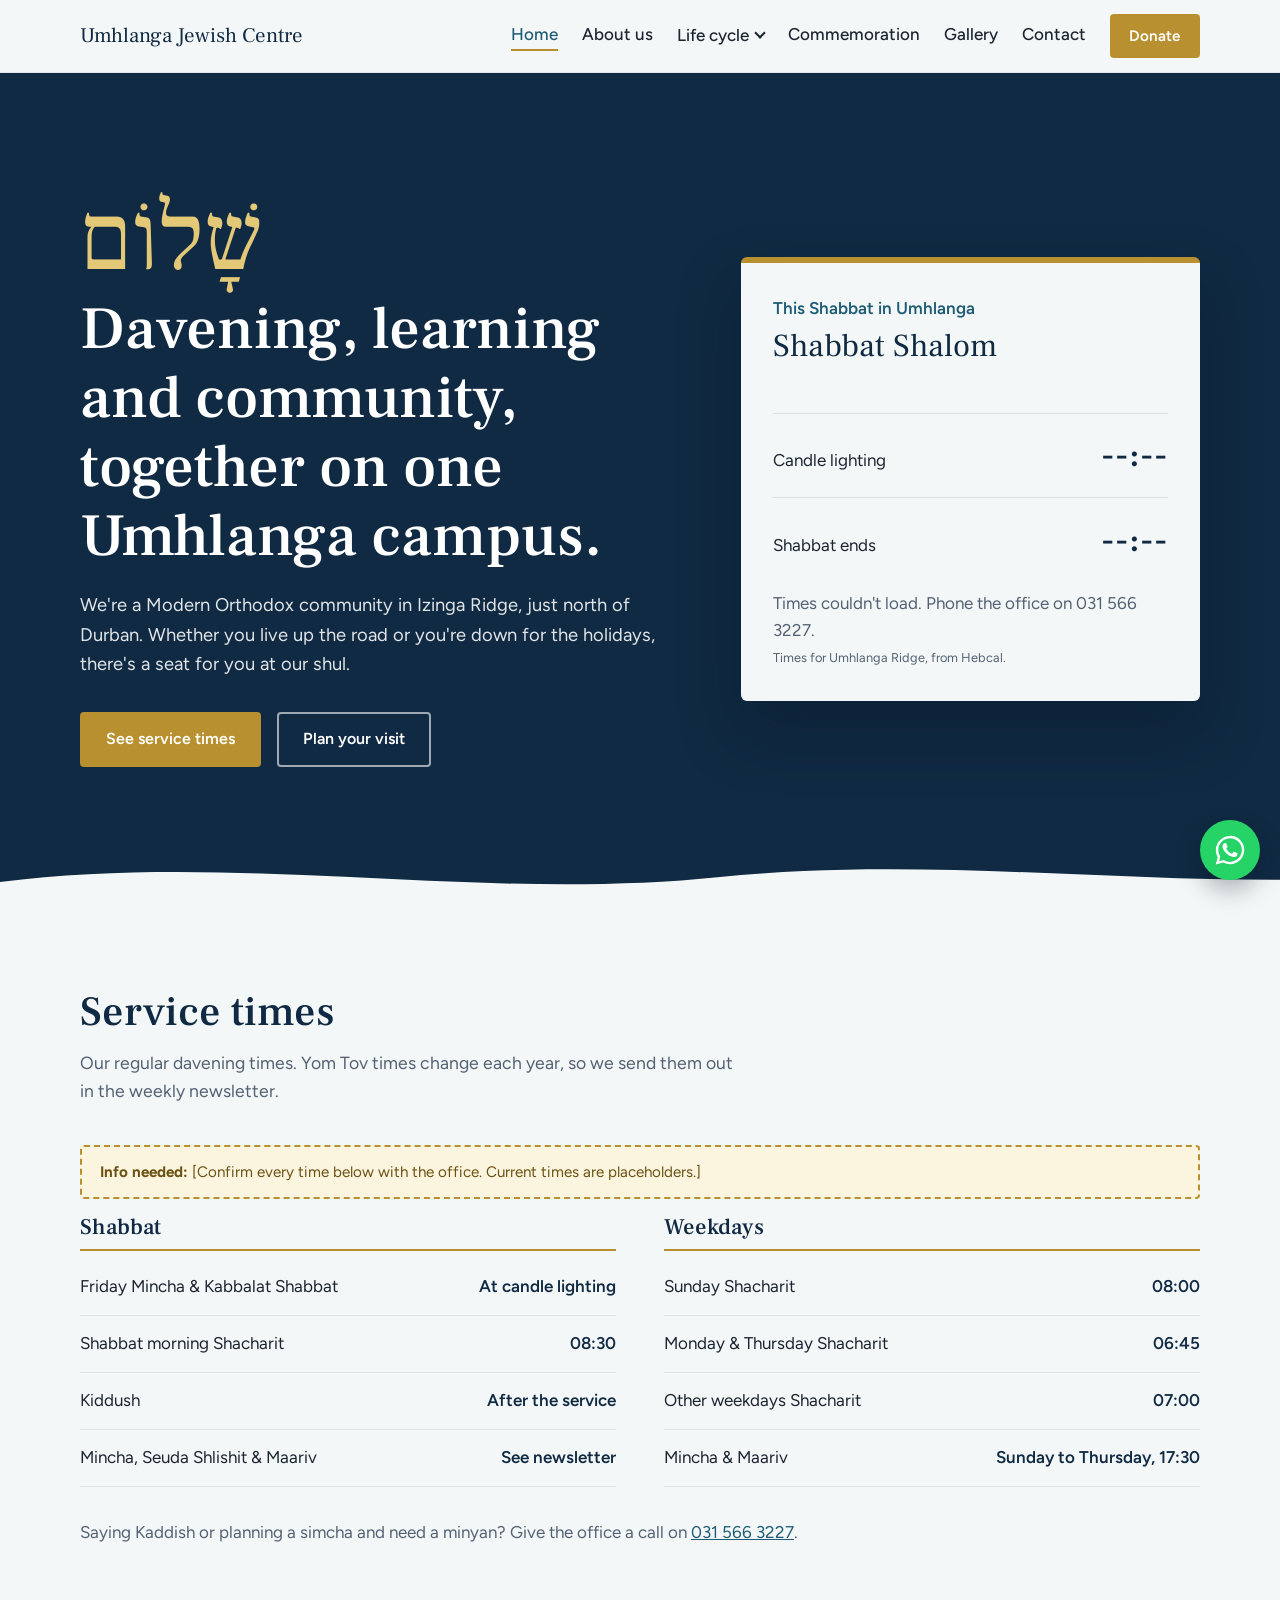
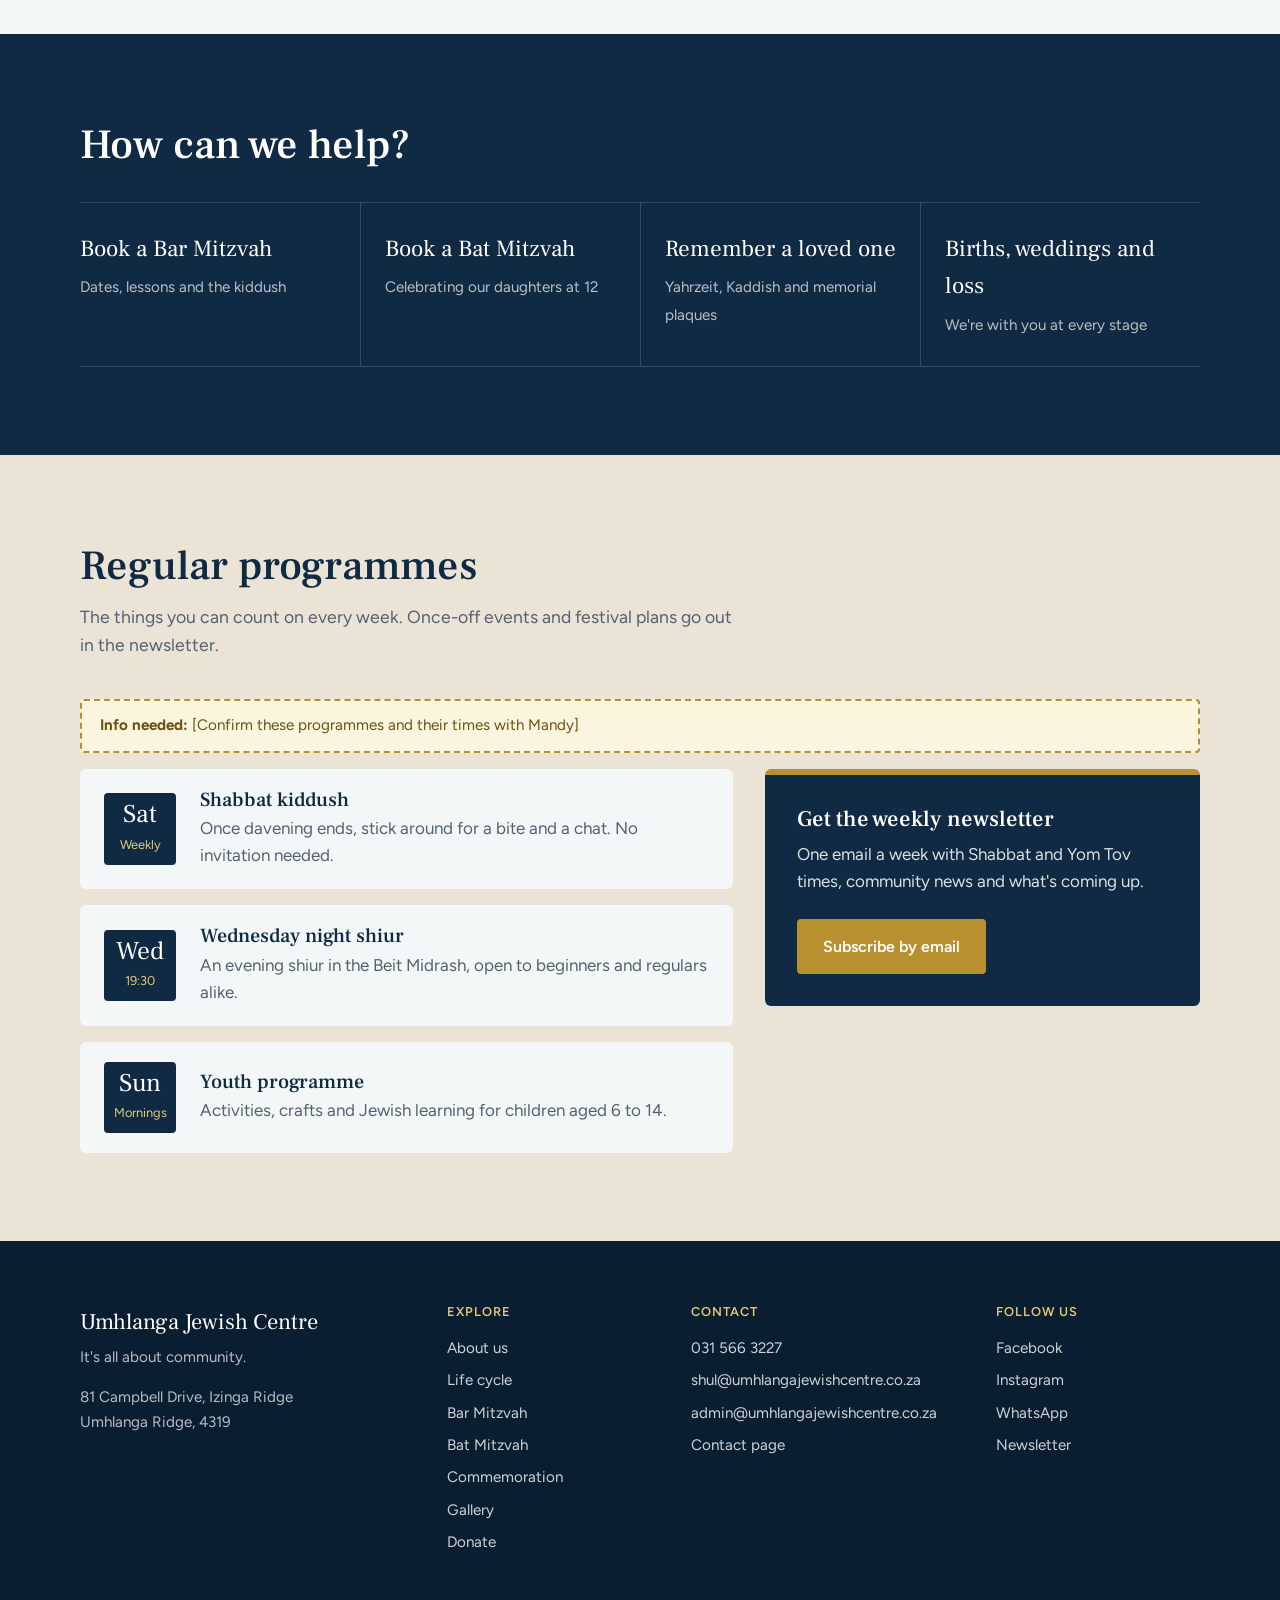
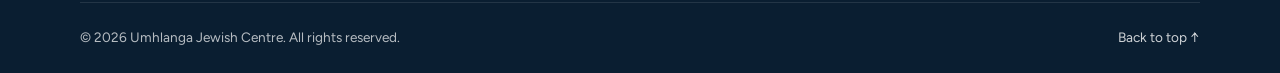
==== commit 11de734f: "Split site into separate pages with Life cycle dropdown, WhatsApp bubble and info-needed placeholder" ====
--- a/index.html
+++ b/index.html
@@ -16,7 +16,7 @@
   <meta property="og:type" content="website">
   <meta property="og:site_name" content="Umhlanga Jewish Centre">
   <meta property="og:title" content="Umhlanga Jewish Centre | It's all about community">
-  <meta property="og:description" content="Modern Orthodox shul, primary school and mikveh in Izinga Ridge, Umhlanga. Davening times, Shabbat times and weekly programmes.">
+  <meta property="og:description" content="Modern Orthodox shul, primary school and mikveh in Izinga Ridge, Umhlanga. Find davening times, this week's Shabbat times, weekly programmes and ways to give.">
   <meta property="og:url" content="https://www.umhlangajewishcentre.co.za/">
   <meta property="og:image" content="https://www.umhlangajewishcentre.co.za/images/og-image.jpg">
   <meta property="og:image:width" content="1200">
@@ -32,10 +32,10 @@
 
   <a class="skip-link" href="#main">Skip to content</a>
 
-  <!-- ===== HEADER ===== -->
+  <!-- ===== HEADER (same on every page) ===== -->
   <header class="site-header">
     <div class="container header-inner">
-      <a href="#top" class="brand">
+      <a href="index.html" class="brand">
         <img src="images/logo.png" alt="Umhlanga Jewish Centre" class="brand-logo" onerror="this.style.display='none';this.nextElementSibling.style.display='block'">
         <span class="brand-text">Umhlanga Jewish Centre</span>
       </a>
@@ -46,13 +46,21 @@
         <span class="bar"></span>
       </button>
 
-      <nav id="site-nav" class="site-nav">
-        <a href="#times">Service times</a>
-        <a href="#about">About</a>
-        <a href="#campus">On campus</a>
-        <a href="#events">Programmes</a>
-        <a href="#contact">Visit us</a>
-        <a href="#donate" class="btn btn-gold btn-small">Donate</a>
+      <nav id="site-nav" class="site-nav" aria-label="Main">
+        <a href="index.html" aria-current="page" class="is-active">Home</a>
+        <a href="about.html">About us</a>
+        <div class="nav-dropdown">
+          <button class="dropdown-toggle" aria-expanded="false" aria-controls="lifecycle-menu">Life cycle <span class="caret" aria-hidden="true"></span></button>
+          <ul class="dropdown-menu" id="lifecycle-menu">
+            <li><a href="lifecycle.html">Overview</a></li>
+            <li><a href="bar-mitzvah.html">Bar Mitzvah</a></li>
+            <li><a href="bat-mitzvah.html">Bat Mitzvah</a></li>
+          </ul>
+        </div>
+        <a href="commemoration.html">Commemoration</a>
+        <a href="gallery.html">Gallery</a>
+        <a href="contact.html">Contact</a>
+        <a href="donate.html" class="btn btn-gold btn-small">Donate</a>
       </nav>
     </div>
   </header>
@@ -68,7 +76,7 @@
           <p class="hero-lead">We're a Modern Orthodox community in Izinga Ridge, just north of Durban. Whether you live up the road or you're down for the holidays, there's a seat for you at our shul.</p>
           <div class="hero-actions">
             <a href="#times" class="btn btn-gold">See service times</a>
-            <a href="#contact" class="btn btn-ghost">Plan your visit</a>
+            <a href="contact.html" class="btn btn-ghost">Plan your visit</a>
           </div>
         </div>
 
@@ -93,11 +101,11 @@
     </section>
 
     <!-- ===== SERVICE TIMES ===== -->
-    <!-- TODO: confirm every time below with the UJC office before going live -->
     <section class="section" id="times">
       <div class="container">
         <h2>Service times</h2>
         <p class="section-lead">Our regular davening times. Yom Tov times change each year, so we send them out in the weekly newsletter.</p>
+        <div class="info-needed"><strong>Info needed:</strong> [Confirm every time below with the office. Current times are placeholders.]</div>
 
         <div class="times-grid">
           <div class="times-block">
@@ -135,61 +143,25 @@
       </div>
     </section>
 
-    <!-- ===== ABOUT ===== -->
-    <section class="section section-ocean" id="about">
-      <div class="container about-grid">
-        <div>
-          <h2>Our story</h2>
-          <p>As more Durban families settled north in Umhlanga, the community needed a home closer by. The UJC opened its doors in 2014 with one goal: put the shul, the school and the mikveh side by side, so Jewish life could happen in one place.</p>
-          <p>The shul now holds up to 350 people. On any given day you'll find a morning minyan, kids heading to class and something happening for the youth after school.</p>
-        </div>
-        <dl class="facts">
-          <div><dt>2014</dt><dd>Year the centre opened</dd></div>
-          <div><dt>350</dt><dd>Seats in the shul</dd></div>
-          <div><dt>Nusach Ashkenaz</dt><dd>Modern Orthodox</dd></div>
-        </dl>
-      </div>
-    </section>
-
-    <!-- ===== ON CAMPUS ===== -->
-    <!-- Photos: add campus-shul.jpg, campus-school.jpg, campus-mikveh.jpg, campus-library.jpg to images/ (landscape, about 1200x800). Missing photos hide themselves. -->
-    <section class="section" id="campus">
+    <!-- ===== FIND YOUR WAY ===== -->
+    <section class="section section-ocean">
       <div class="container">
-        <h2>On campus</h2>
-        <p class="section-lead">One address for all of it: 81 Campbell Drive.</p>
-
-        <div class="campus-list">
-          <article class="campus-item">
-            <div class="photo-frame"><img src="images/campus-shul.jpg" alt="Inside the UJC shul" class="campus-photo" loading="lazy" onerror="this.parentNode.style.display='none'"></div>
-            <h3>The shul</h3>
-            <p>Where we daven every day, celebrate Shabbat and Yom Tov, and mark bar and bat mitzvahs together.</p>
-          </article>
-          <article class="campus-item">
-            <div class="photo-frame"><img src="images/campus-school.jpg" alt="Umhlanga Jewish Day School" class="campus-photo" loading="lazy" onerror="this.parentNode.style.display='none'"></div>
-            <h3>Umhlanga Jewish Day School</h3>
-            <p>A primary school where children follow the national curriculum and grow up with Jewish learning and values.</p>
-          </article>
-          <article class="campus-item">
-            <div class="photo-frame"><img src="images/campus-mikveh.jpg" alt="Leah Masinter Mikveh" class="campus-photo" loading="lazy" onerror="this.parentNode.style.display='none'"></div>
-            <h3>Leah Masinter Mikveh</h3>
-            <p>Visits are private and by appointment only. To book, call <a href="tel:+27823252821">082 325 2821</a>.</p>
-          </article>
-          <article class="campus-item">
-            <div class="photo-frame"><img src="images/campus-library.jpg" alt="The Beit Midrash and library" class="campus-photo" loading="lazy" onerror="this.parentNode.style.display='none'"></div>
-            <h3>Beit Midrash &amp; library</h3>
-            <p>Home to the Walter and Lilly Wellisch library, with room for shiurim and learning with a chavruta.</p>
-          </article>
-        </div>
-      </div>
-    </section>
-
-    <!-- ===== EVENTS ===== -->
-    <!-- Regular programmes instead of dated events, so this never goes stale.
-         TODO: confirm these with Mandy. One-off events go in the newsletter. -->
+        <h2>How can we help?</h2>
+        <ul class="quick-links">
+          <li><a href="bar-mitzvah.html"><span class="ql-title">Book a Bar Mitzvah</span><span class="ql-text">Dates, lessons and the kiddush</span></a></li>
+          <li><a href="bat-mitzvah.html"><span class="ql-title">Book a Bat Mitzvah</span><span class="ql-text">Celebrating our daughters at 12</span></a></li>
+          <li><a href="commemoration.html"><span class="ql-title">Remember a loved one</span><span class="ql-text">Yahrzeit, Kaddish and memorial plaques</span></a></li>
+          <li><a href="lifecycle.html"><span class="ql-title">Births, weddings and loss</span><span class="ql-text">We're with you at every stage</span></a></li>
+        </ul>
+      </div>
+    </section>
+
+    <!-- ===== PROGRAMMES ===== -->
     <section class="section section-sand" id="events">
       <div class="container">
         <h2>Regular programmes</h2>
         <p class="section-lead">The things you can count on every week. Once-off events and festival plans go out in the newsletter.</p>
+        <div class="info-needed"><strong>Info needed:</strong> [Confirm these programmes and their times with Mandy]</div>
 
         <div class="events-layout">
           <div class="events-list">
@@ -225,79 +197,9 @@
       </div>
     </section>
 
-    <!-- ===== DONATE ===== -->
-    <section class="section" id="donate">
-      <div class="container">
-        <h2>Support the UJC</h2>
-        <p class="section-lead">Every rand helps keep the shul, school and mikveh open for Jewish families across KZN. Give whichever way is easiest for you.</p>
-
-        <div class="donate-grid">
-          <div class="donate-option">
-            <h3>Zapper</h3>
-            <img src="images/zapper-qr.png" alt="Zapper QR code to donate to the UJC" class="qr" onerror="this.style.display='none'">
-            <p>Scan the QR code with your banking app, or tap the button if you're on your phone.</p>
-            <a href="https://www.zapper.com/url/QQfQaALHHk" class="btn btn-ocean" target="_blank" rel="noopener">Donate with Zapper</a>
-          </div>
-
-          <div class="donate-option">
-            <h3>Card</h3>
-            <p>Give with a credit or debit card through Yoco's secure checkout.</p>
-            <a href="https://pay.yoco.com/UmhlangaJewishCentre" class="btn btn-ocean" target="_blank" rel="noopener">Donate by card</a>
-          </div>
-
-          <div class="donate-option">
-            <h3>EFT</h3>
-            <!-- TODO: confirm the exact account holder name with the bank / office -->
-            <dl class="bank">
-              <div><dt>Bank</dt><dd>ABSA</dd></div>
-              <div><dt>Account name</dt><dd>UJC</dd></div>
-              <div><dt>Account number</dt><dd>4078573039</dd></div>
-              <div><dt>Branch code</dt><dd>630326</dd></div>
-              <div><dt>Reference</dt><dd>Your name and the appeal</dd></div>
-            </dl>
-            <p class="small">Send proof of payment to <a href="mailto:admin@umhlangajewishcentre.co.za">admin@umhlangajewishcentre.co.za</a>.</p>
-          </div>
-        </div>
-
-        <!-- TODO: only un-comment this once the office confirms the UJC is a registered PBO that issues Section 18A certificates
-        <p class="tax-note"><strong>Tax-deductible:</strong> The UJC is a registered Public Benefit Organisation. Ask for a Section 18A certificate when you send your proof of payment.</p>
-        -->
-      </div>
-    </section>
-
-    <!-- ===== CONTACT ===== -->
-    <section class="section section-ocean" id="contact">
-      <div class="container contact-grid">
-        <div>
-          <h2>Visit us</h2>
-          <address class="address-big">
-            81 Campbell Drive
-            <span>Izinga Ridge, Umhlanga Ridge, 4319</span>
-          </address>
-          <div class="contact-actions">
-            <a href="https://www.google.com/maps/dir/?api=1&amp;destination=81+Campbell+Drive,+Izinga+Ridge,+Umhlanga" class="btn btn-gold" target="_blank" rel="noopener">Get directions</a>
-            <a href="tel:+27315663227" class="btn btn-ghost">Call the office</a>
-          </div>
-          <ul class="contact-list">
-            <li><span>Office</span> <a href="tel:+27315663227">031 566 3227</a></li>
-            <li><span>Mikveh</span> <a href="tel:+27823252821">082 325 2821</a></li>
-            <li><span>Email</span> <a href="mailto:shul@umhlangajewishcentre.co.za">shul@umhlangajewishcentre.co.za</a></li>
-          </ul>
-          <p class="small">Coming for Shabbat? Contact the office by Thursday and we'll help you sort out meals and somewhere to stay nearby.</p>
-        </div>
-        <div class="map">
-          <iframe
-            title="Map showing the Umhlanga Jewish Centre"
-            src="https://www.google.com/maps?q=81+Campbell+Drive,+Izinga+Ridge,+Umhlanga&output=embed"
-            loading="lazy"
-            referrerpolicy="no-referrer-when-downgrade"></iframe>
-        </div>
-      </div>
-    </section>
-
   </main>
 
-  <!-- ===== FOOTER ===== -->
+  <!-- ===== FOOTER (same on every page) ===== -->
   <footer class="site-footer">
     <div class="container footer-grid">
       <div class="footer-brand">
@@ -312,11 +214,13 @@
       <div>
         <h3 class="footer-heading">Explore</h3>
         <ul class="footer-links">
-          <li><a href="#times">Service times</a></li>
-          <li><a href="#about">About</a></li>
-          <li><a href="#campus">On campus</a></li>
-          <li><a href="#events">Programmes</a></li>
-          <li><a href="#donate">Donate</a></li>
+          <li><a href="about.html">About us</a></li>
+          <li><a href="lifecycle.html">Life cycle</a></li>
+          <li><a href="bar-mitzvah.html">Bar Mitzvah</a></li>
+          <li><a href="bat-mitzvah.html">Bat Mitzvah</a></li>
+          <li><a href="commemoration.html">Commemoration</a></li>
+          <li><a href="gallery.html">Gallery</a></li>
+          <li><a href="donate.html">Donate</a></li>
         </ul>
       </div>
 
@@ -326,6 +230,7 @@
           <li><a href="tel:+27315663227">031 566 3227</a></li>
           <li><a href="mailto:shul@umhlangajewishcentre.co.za">shul@umhlangajewishcentre.co.za</a></li>
           <li><a href="mailto:admin@umhlangajewishcentre.co.za">admin@umhlangajewishcentre.co.za</a></li>
+          <li><a href="contact.html">Contact page</a></li>
         </ul>
       </div>
 
@@ -335,7 +240,7 @@
           <!-- TODO: put the real page links in and remove any the UJC doesn't use -->
           <li><a href="https://www.facebook.com/" target="_blank" rel="noopener">Facebook</a></li>
           <li><a href="https://www.instagram.com/" target="_blank" rel="noopener">Instagram</a></li>
-          <!-- <li><a href="https://wa.me/27XXXXXXXXX" target="_blank" rel="noopener">WhatsApp</a></li> needs a cellphone number, not the office landline -->
+          <li><a href="https://wa.me/27000000000" target="_blank" rel="noopener">WhatsApp</a></li>
           <li><a href="mailto:shul@umhlangajewishcentre.co.za?subject=Please%20add%20me%20to%20the%20UJC%20newsletter">Newsletter</a></li>
         </ul>
       </div>
@@ -344,9 +249,16 @@
     <div class="container footer-bottom">
       <!-- TODO: add the NPO / PBO number here once confirmed, e.g. "NPO 000-000" -->
       <p>&copy; <span id="year">2026</span> Umhlanga Jewish Centre. All rights reserved.</p>
-      <p><a href="#top">Back to top &uarr;</a></p>
+      <p><a href="#main">Back to top &uarr;</a></p>
     </div>
   </footer>
+
+  <!-- ===== WhatsApp bubble (every page) =====
+       TODO: replace 27000000000 with the UJC WhatsApp number in international format,
+       no + or spaces, e.g. 082 123 4567 becomes 27821234567. Must be a cellphone, not the landline. -->
+  <a href="https://wa.me/27000000000?text=Hi%20UJC%2C%20I%20have%20a%20question" class="whatsapp-bubble" target="_blank" rel="noopener" aria-label="Chat to us on WhatsApp">
+    <svg viewBox="0 0 24 24" width="30" height="30" aria-hidden="true" fill="currentColor"><path d="M17.47 14.38c-.3-.15-1.76-.87-2.03-.97-.27-.1-.47-.15-.67.15-.2.3-.77.97-.94 1.17-.17.2-.35.22-.65.07-.3-.15-1.26-.46-2.4-1.48-.89-.79-1.49-1.77-1.66-2.07-.17-.3-.02-.46.13-.61.13-.13.3-.35.45-.52.15-.17.2-.3.3-.5.1-.2.05-.37-.03-.52-.07-.15-.67-1.62-.92-2.22-.24-.58-.49-.5-.67-.51h-.57c-.2 0-.52.07-.79.37-.27.3-1.04 1.02-1.04 2.48 0 1.46 1.07 2.88 1.21 3.08.15.2 2.1 3.2 5.08 4.49.71.31 1.26.49 1.69.63.71.23 1.36.2 1.87.12.57-.09 1.76-.72 2.01-1.41.25-.7.25-1.29.17-1.41-.07-.13-.27-.2-.57-.35zM12.04 21.5h-.01a9.43 9.43 0 0 1-4.8-1.31l-.35-.21-3.57.94.95-3.48-.22-.36a9.4 9.4 0 0 1-1.44-5.02c0-5.2 4.24-9.44 9.45-9.44 2.52 0 4.89.99 6.67 2.77a9.37 9.37 0 0 1 2.76 6.68c0 5.21-4.24 9.44-9.44 9.44zm8.04-17.48A11.3 11.3 0 0 0 12.04.7C5.77.7.67 5.8.67 12.06c0 2 .52 3.96 1.52 5.68L.57 23.65l6.04-1.58a11.33 11.33 0 0 0 5.43 1.38h.01c6.27 0 11.37-5.1 11.37-11.37 0-3.04-1.18-5.89-3.34-8.04z"/></svg>
+  </a>
 
   <!-- Sticky call / directions bar, phones only -->
   <nav class="action-bar" aria-label="Quick actions">
--- a/css/style.css
+++ b/css/style.css
@@ -334,3 +334,213 @@
   * { transition: none !important; animation: none !important; }
   .skeleton { background: #e2e8ec; }
 }
+
+/* =====================================================================
+   MULTI-PAGE ADDITIONS
+   ===================================================================== */
+
+/* ===== Info-needed boxes: search the HTML for "info-needed" to find every gap ===== */
+.info-needed {
+  display: block;
+  margin: 1rem 0;
+  padding: 0.85rem 1.1rem;
+  background: #FBF4DE;
+  border: 2px dashed var(--gold);
+  border-radius: var(--radius);
+  color: #6B5212;
+  font-size: 0.95rem;
+  line-height: 1.5;
+}
+.info-needed strong { color: #6B5212; }
+
+/* ===== Dropdown (Life cycle) ===== */
+.nav-dropdown { position: relative; }
+.dropdown-toggle {
+  background: none; border: 0; cursor: pointer;
+  font: 500 1.0625rem var(--sans); color: var(--text);
+  display: inline-flex; align-items: center; gap: 0.4rem; padding: 0 0 2px;
+}
+.dropdown-toggle.is-active { color: var(--ocean); }
+.caret { width: 8px; height: 8px; border-right: 2px solid currentColor; border-bottom: 2px solid currentColor; transform: translateY(-2px) rotate(45deg); transition: transform 200ms var(--ease-out); }
+.dropdown-toggle[aria-expanded="true"] .caret { transform: translateY(1px) rotate(-135deg); }
+
+.dropdown-menu {
+  list-style: none;
+  position: absolute; top: calc(100% + 18px); left: -1rem;
+  min-width: 210px;
+  background: #fff;
+  border-top: 3px solid var(--gold);
+  border-radius: var(--radius);
+  box-shadow: 0 18px 40px rgba(5, 20, 35, 0.18);
+  padding: 0.5rem 0;
+  opacity: 0; visibility: hidden; transform: translateY(-6px);
+  transition: opacity 160ms ease, transform 200ms var(--ease-out), visibility 0s linear 200ms;
+}
+.nav-dropdown.open .dropdown-menu {
+  opacity: 1; visibility: visible; transform: none;
+  transition: opacity 160ms ease, transform 200ms var(--ease-out);
+}
+.dropdown-menu a { display: block; padding: 0.6rem 1.25rem; background: none !important; }
+.dropdown-menu a.is-active { color: var(--ocean); font-weight: 600; }
+
+.site-nav { gap: 1.5rem; }
+.site-nav .btn[aria-current="page"] { background: var(--ink); }
+
+/* ===== WhatsApp bubble ===== */
+.whatsapp-bubble {
+  position: fixed; right: 1.25rem; bottom: 1.25rem; z-index: 45;
+  width: 60px; height: 60px; border-radius: 50%;
+  background: #25D366; color: #fff;
+  display: flex; align-items: center; justify-content: center;
+  box-shadow: 0 10px 25px rgba(5, 20, 35, 0.3);
+  transition: transform 160ms var(--ease-out);
+}
+.whatsapp-bubble:active { transform: scale(0.94); }
+.whatsapp-bubble:hover { color: #fff; }
+
+/* ===== Inner page header ===== */
+.page-hero {
+  background: var(--ink);
+  color: rgba(255,255,255,0.88);
+  padding: 4rem 0 3.5rem;
+  border-bottom: 6px solid var(--gold);
+}
+.page-hero h1 { color: #fff; margin-bottom: 0.75rem; }
+.page-hero-hebrew { font-family: var(--serif); font-size: clamp(1.6rem, 3vw, 2.2rem); color: var(--gold-light); text-align: left; margin-bottom: 0.25rem; }
+.page-hero-lead { font-size: 1.15rem; max-width: 56ch; }
+
+.narrow { max-width: 760px; }
+.intro { font-family: var(--serif); font-size: clamp(1.3rem, 2.4vw, 1.6rem); line-height: 1.45; color: var(--ink); }
+.mt { margin-top: 2rem; }
+
+/* ===== Home quick links ===== */
+.quick-links { list-style: none; display: grid; grid-template-columns: repeat(4, 1fr); gap: 0; margin-top: 2rem; border-top: 1px solid rgba(255,255,255,0.15); }
+.quick-links li { border-bottom: 1px solid rgba(255,255,255,0.15); }
+.quick-links li + li { border-left: 1px solid rgba(255,255,255,0.15); }
+.quick-links a { display: block; padding: 1.75rem 1.5rem 1.75rem 0; text-decoration: none; height: 100%; }
+.quick-links li + li a { padding-left: 1.5rem; }
+.ql-title { display: block; font-family: var(--serif); font-size: 1.45rem; color: #fff; margin-bottom: 0.35rem; }
+.ql-text { color: rgba(255,255,255,0.7); font-size: 0.95rem; }
+.section-ocean .quick-links a { color: inherit; }
+
+/* ===== About (light versions) ===== */
+.about-grid-light p { color: var(--text); }
+.facts-light dt { color: var(--ink); }
+.facts-light dd { color: var(--muted); }
+
+.team-grid { display: grid; grid-template-columns: repeat(3, 1fr); gap: 2rem; margin-bottom: 1.5rem; }
+.team-photo { aspect-ratio: 4 / 5; background: var(--salt); border-radius: var(--radius); display: flex; align-items: center; justify-content: center; padding: 1rem; margin-bottom: 1rem; }
+.team-photo .info-needed { margin: 0; }
+.team-role { color: var(--ocean); font-weight: 600; margin-bottom: 0.5rem; }
+
+/* ===== Life cycle / commemoration lists ===== */
+.life-list { display: grid; gap: 0; }
+.life-item { padding: 2.5rem 0; border-bottom: 1px solid rgba(16,42,67,0.15); max-width: 760px; }
+.life-item:first-child { padding-top: 0; }
+.life-item h2 { font-size: clamp(1.6rem, 2.8vw, 2rem); }
+.life-item > p { color: var(--muted); max-width: 60ch; margin-bottom: 1rem; }
+.life-item-feature { max-width: none; background: var(--sand); padding: 2.5rem; border: 0; border-left: 6px solid var(--gold); margin: 1rem 0; border-radius: var(--radius); }
+.life-actions { display: flex; flex-wrap: wrap; gap: 0.75rem; }
+
+/* ===== Booking steps (a real sequence, so numbered) ===== */
+.steps { list-style: none; counter-reset: step; display: grid; gap: 0; max-width: 820px; }
+.steps li { counter-increment: step; position: relative; padding: 0 0 2rem 4rem; }
+.steps li::before {
+  content: counter(step);
+  position: absolute; left: 0; top: -0.2rem;
+  width: 2.6rem; height: 2.6rem; border-radius: 50%;
+  background: var(--ink); color: var(--gold-light);
+  font-family: var(--serif); font-size: 1.3rem;
+  display: flex; align-items: center; justify-content: center;
+}
+.steps li:not(:last-child)::after { content: ""; position: absolute; left: 1.25rem; top: 2.6rem; bottom: 0.2rem; width: 2px; background: rgba(16,42,67,0.15); }
+.steps p { color: var(--muted); }
+
+.ticks { list-style: none; display: grid; gap: 0.6rem; margin-bottom: 1rem; max-width: 60ch; }
+.ticks li { padding-left: 1.75rem; position: relative; }
+.ticks li::before { content: ""; position: absolute; left: 0.2rem; top: 0.45rem; width: 0.45rem; height: 0.8rem; border-right: 2px solid var(--gold); border-bottom: 2px solid var(--gold); transform: rotate(45deg); }
+
+.enquire { display: grid; grid-template-columns: 1.2fr 1fr; gap: 2.5rem; align-items: center; }
+.enquire p { max-width: 50ch; }
+.enquire-actions { display: flex; flex-direction: column; gap: 0.75rem; }
+.enquire-actions .btn { text-align: center; }
+
+/* ===== Gallery ===== */
+.gallery-grid { display: grid; grid-template-columns: repeat(3, 1fr); gap: 1.25rem; margin-top: 2rem; }
+.gallery-item { margin: 0; }
+.gallery-open { display: block; width: 100%; padding: 0; border: 0; cursor: zoom-in; background: var(--sand); border-radius: var(--radius); overflow: hidden; aspect-ratio: 4 / 3; }
+.gallery-open img { width: 100%; height: 100%; object-fit: cover; transition: transform 400ms var(--ease-out); }
+.gallery-placeholder { display: none; }
+.gallery-item.is-missing .gallery-open { cursor: default; border: 2px dashed var(--gold); background: #FBF4DE; display: flex; align-items: center; justify-content: center; padding: 1rem; }
+.gallery-item.is-missing img { display: none; }
+.gallery-item.is-missing .gallery-placeholder { display: block; color: #6B5212; font: 0.9rem var(--sans); }
+.gallery-item figcaption { margin-top: 0.5rem; font-size: 0.95rem; color: var(--muted); }
+
+.lightbox { border: 0; padding: 0; background: transparent; max-width: min(1100px, 94vw); margin: auto; }
+.lightbox::backdrop { background: rgba(5, 20, 35, 0.88); }
+.lightbox img { max-height: 80vh; width: auto; margin: 0 auto; border-radius: var(--radius); }
+.lightbox p { color: #fff; text-align: center; margin-top: 0.75rem; }
+.lightbox-close { position: fixed; top: 1rem; right: 1rem; width: 44px; height: 44px; border-radius: 50%; border: 0; background: #fff; color: var(--ink); font-size: 1.8rem; line-height: 1; cursor: pointer; }
+
+/* ===== Contact (light version) ===== */
+.contact-grid-light address, .contact-grid-light .address-big { color: var(--ink); }
+.contact-grid-light .address-big span { color: var(--muted); }
+.contact-grid-light .contact-list li { border-bottom-color: rgba(16,42,67,0.12); }
+.contact-grid-light .contact-list span { color: var(--muted); width: 95px; }
+.visitor-note { margin-top: 1.5rem; padding: 1.5rem; background: var(--sand); border-left: 4px solid var(--gold); border-radius: var(--radius); }
+
+@media (hover: hover) and (pointer: fine) {
+  .nav-dropdown:hover .dropdown-toggle { color: var(--ocean); }
+  .dropdown-menu a:hover { background: var(--salt) !important; color: var(--ocean); }
+  .quick-links a:hover .ql-title { color: var(--gold-light); }
+  .gallery-open:hover img { transform: scale(1.03); }
+  .whatsapp-bubble:hover { transform: scale(1.06); }
+}
+
+@media (max-width: 1080px) {
+  .site-nav { gap: 1.1rem; }
+  .site-nav a:not(.btn), .dropdown-toggle { font-size: 0.98rem; }
+}
+
+@media (max-width: 900px) {
+  .quick-links { grid-template-columns: 1fr 1fr; }
+  .quick-links li:nth-child(3) { border-left: 0; }
+  .quick-links li:nth-child(3) a { padding-left: 0; }
+  .team-grid, .gallery-grid { grid-template-columns: 1fr 1fr; }
+  .enquire { grid-template-columns: 1fr; }
+}
+
+/* Switch to the hamburger menu earlier now there are more links */
+@media (max-width: 1000px) {
+  .nav-toggle { display: block; }
+  .site-header { backdrop-filter: none; -webkit-backdrop-filter: none; background: var(--salt); }
+  .site-nav {
+    display: none;
+    position: fixed; top: calc(72px + env(safe-area-inset-top, 0px)); left: 0; right: 0; bottom: 0;
+    flex-direction: column; align-items: stretch; gap: 0;
+    background: var(--salt); padding: 1rem 1.25rem 2rem;
+    overflow-y: auto; overscroll-behavior: contain;
+  }
+  .site-nav.open { display: flex; }
+  body.menu-open { overflow: hidden; }
+  .site-nav a:not(.btn), .dropdown-toggle { padding: 1rem 0; font-size: 1.35rem; font-family: var(--serif); border-bottom: 1px solid rgba(16,42,67,0.1); background: none; width: 100%; text-align: left; justify-content: space-between; }
+  .site-nav .btn { margin-top: 1.5rem; text-align: center; padding: 1rem; }
+
+  /* Dropdown opens inline inside the full-screen menu */
+  .dropdown-menu { position: static; box-shadow: none; border: 0; background: none; padding: 0 0 0 1rem; display: none; opacity: 1; visibility: visible; transform: none; }
+  .nav-dropdown.open .dropdown-menu { display: block; }
+  .dropdown-menu a { padding: 0.8rem 0; font-size: 1.15rem; }
+}
+
+@media (max-width: 760px) {
+  .whatsapp-bubble { bottom: calc(76px + env(safe-area-inset-bottom, 0px)); right: 1rem; width: 54px; height: 54px; }
+  body.menu-open .whatsapp-bubble { display: none; }
+  .page-hero { padding: 3rem 0 2.5rem; }
+  .life-item-feature { padding: 1.75rem; }
+}
+
+@media (max-width: 560px) {
+  .quick-links, .team-grid, .gallery-grid { grid-template-columns: 1fr; }
+  .quick-links li + li { border-left: 0; }
+  .quick-links li + li a { padding-left: 0; }
+}
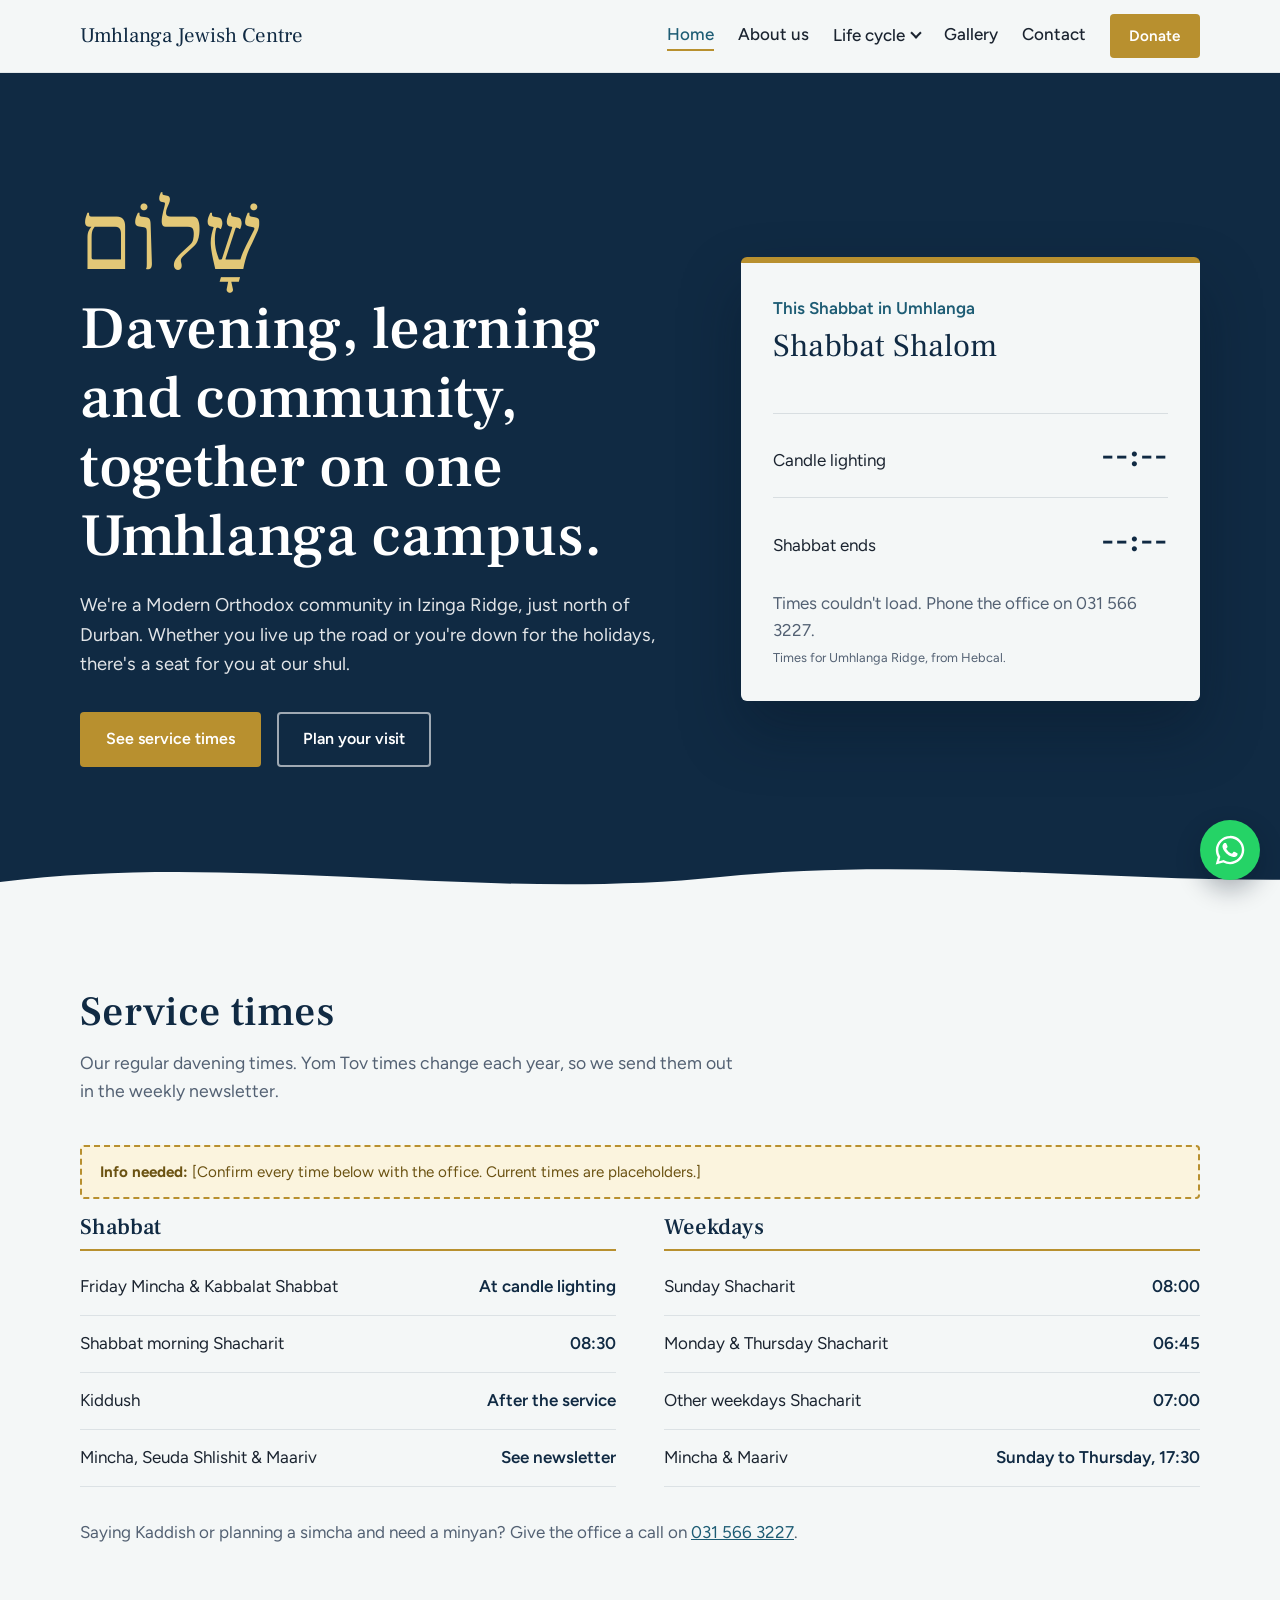
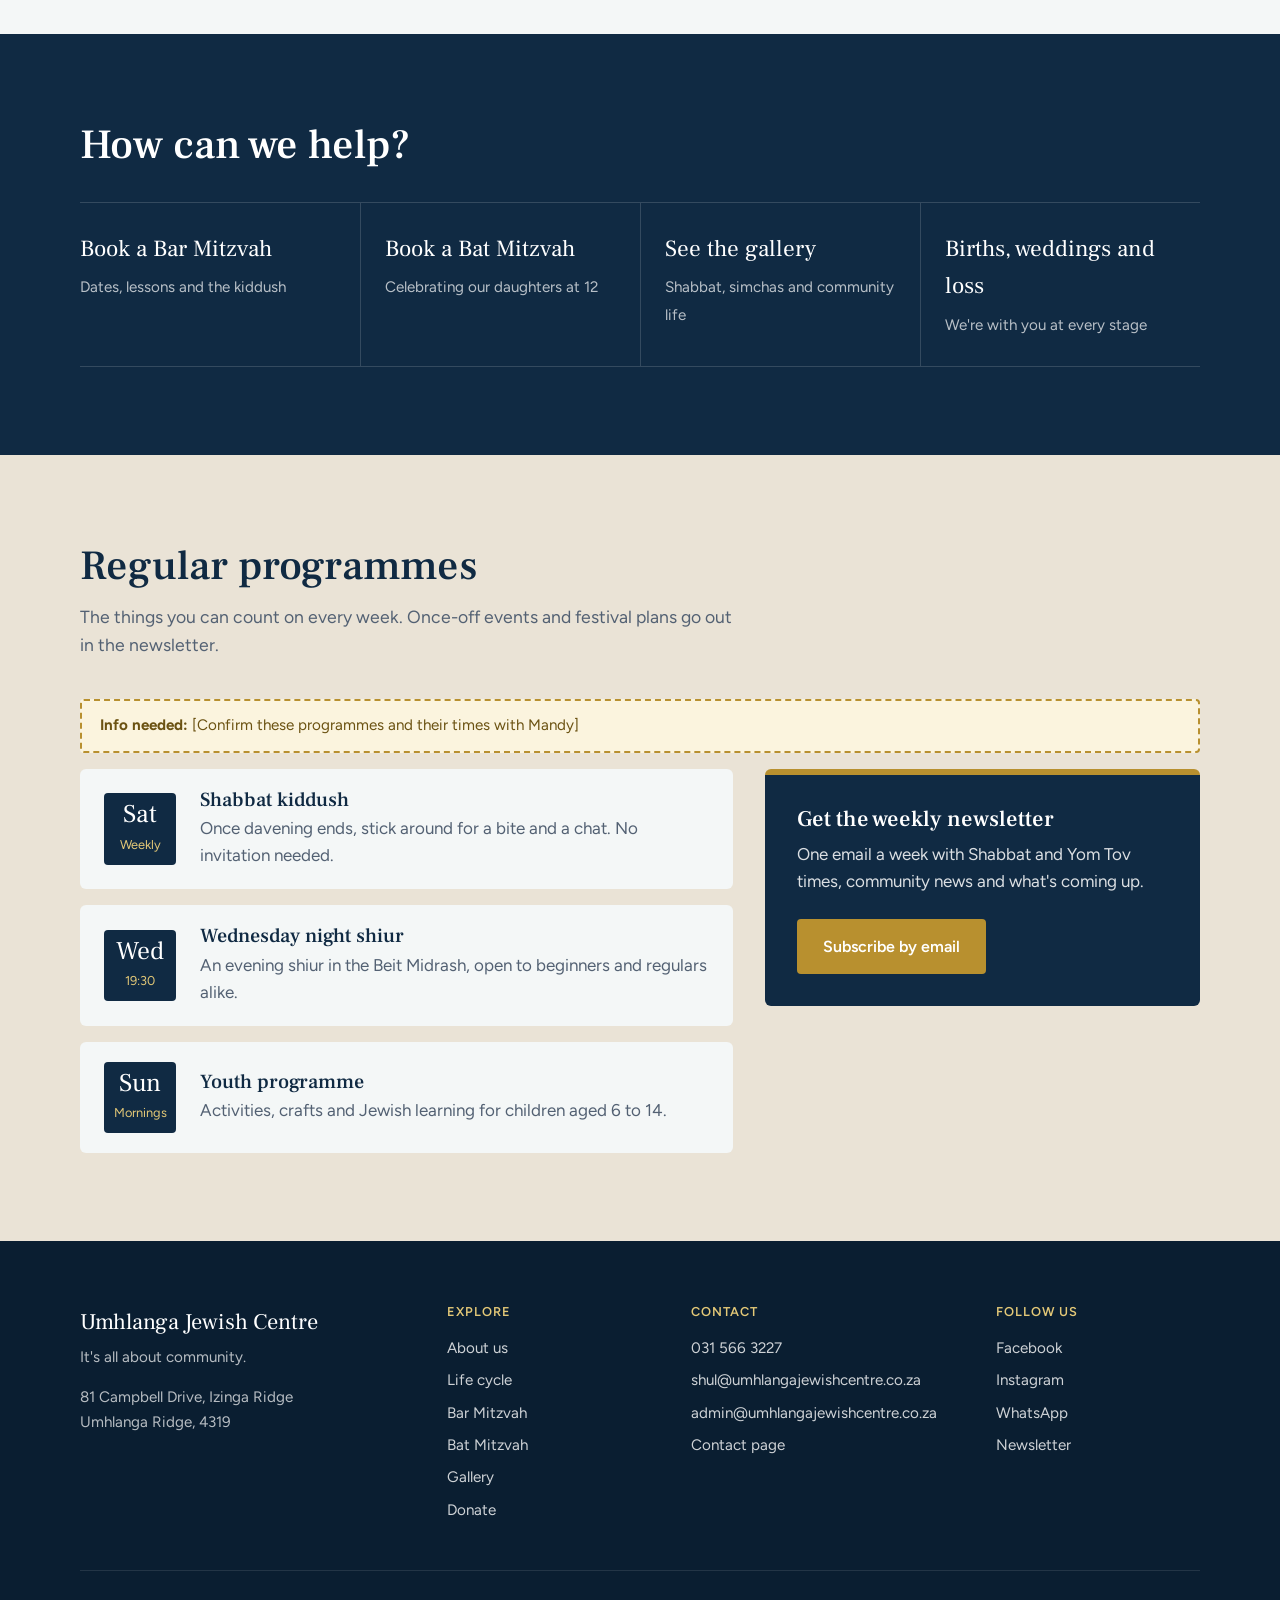
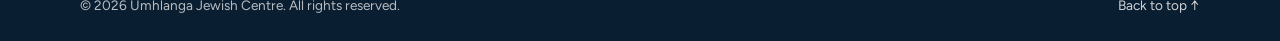
==== commit 8901b0f8: "Remove commemoration page and its links Co-Authored-By: Claude Opus 5.5 <noreply@anthropic.com> Clau" ====
--- a/index.html
+++ b/index.html
@@ -57,7 +57,6 @@
             <li><a href="bat-mitzvah.html">Bat Mitzvah</a></li>
           </ul>
         </div>
-        <a href="commemoration.html">Commemoration</a>
         <a href="gallery.html">Gallery</a>
         <a href="contact.html">Contact</a>
         <a href="donate.html" class="btn btn-gold btn-small">Donate</a>
@@ -150,7 +149,7 @@
         <ul class="quick-links">
           <li><a href="bar-mitzvah.html"><span class="ql-title">Book a Bar Mitzvah</span><span class="ql-text">Dates, lessons and the kiddush</span></a></li>
           <li><a href="bat-mitzvah.html"><span class="ql-title">Book a Bat Mitzvah</span><span class="ql-text">Celebrating our daughters at 12</span></a></li>
-          <li><a href="commemoration.html"><span class="ql-title">Remember a loved one</span><span class="ql-text">Yahrzeit, Kaddish and memorial plaques</span></a></li>
+          <li><a href="gallery.html"><span class="ql-title">See the gallery</span><span class="ql-text">Shabbat, simchas and community life</span></a></li>
           <li><a href="lifecycle.html"><span class="ql-title">Births, weddings and loss</span><span class="ql-text">We're with you at every stage</span></a></li>
         </ul>
       </div>
@@ -218,7 +217,6 @@
           <li><a href="lifecycle.html">Life cycle</a></li>
           <li><a href="bar-mitzvah.html">Bar Mitzvah</a></li>
           <li><a href="bat-mitzvah.html">Bat Mitzvah</a></li>
-          <li><a href="commemoration.html">Commemoration</a></li>
           <li><a href="gallery.html">Gallery</a></li>
           <li><a href="donate.html">Donate</a></li>
         </ul>
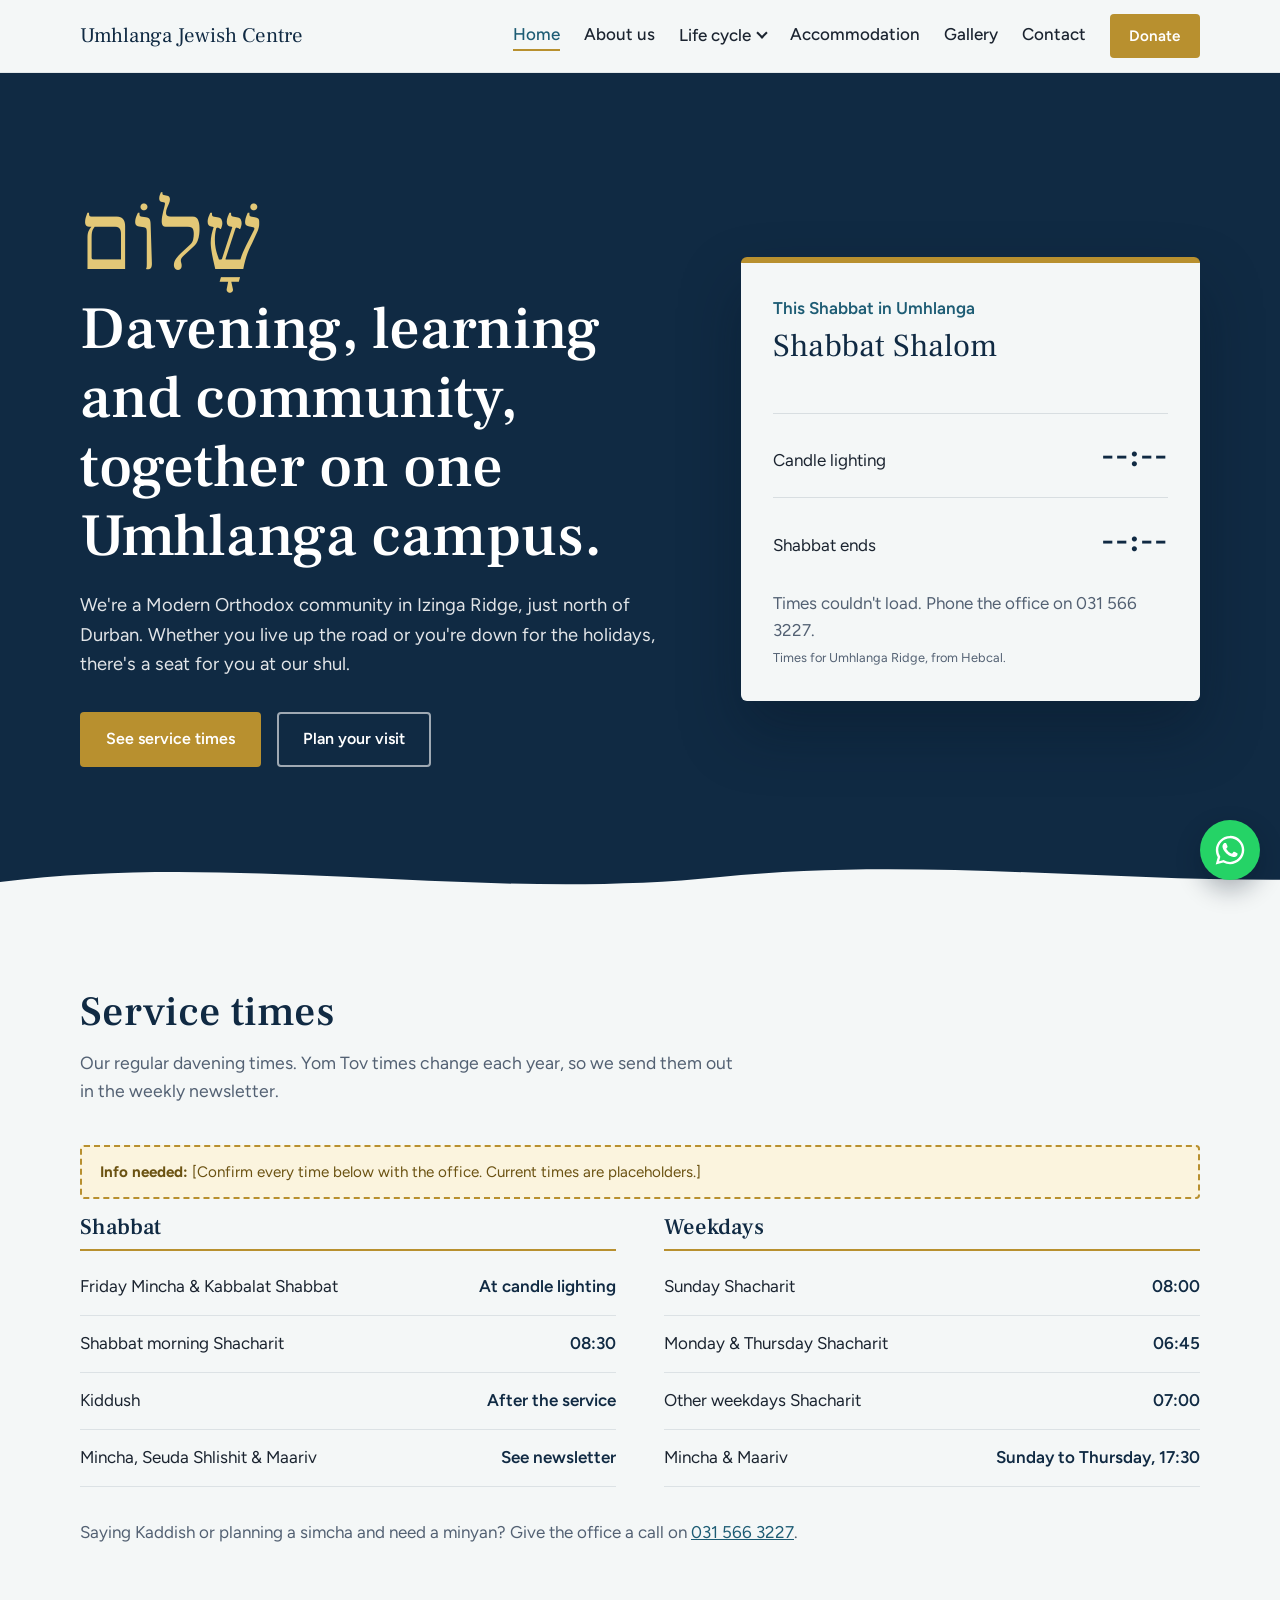
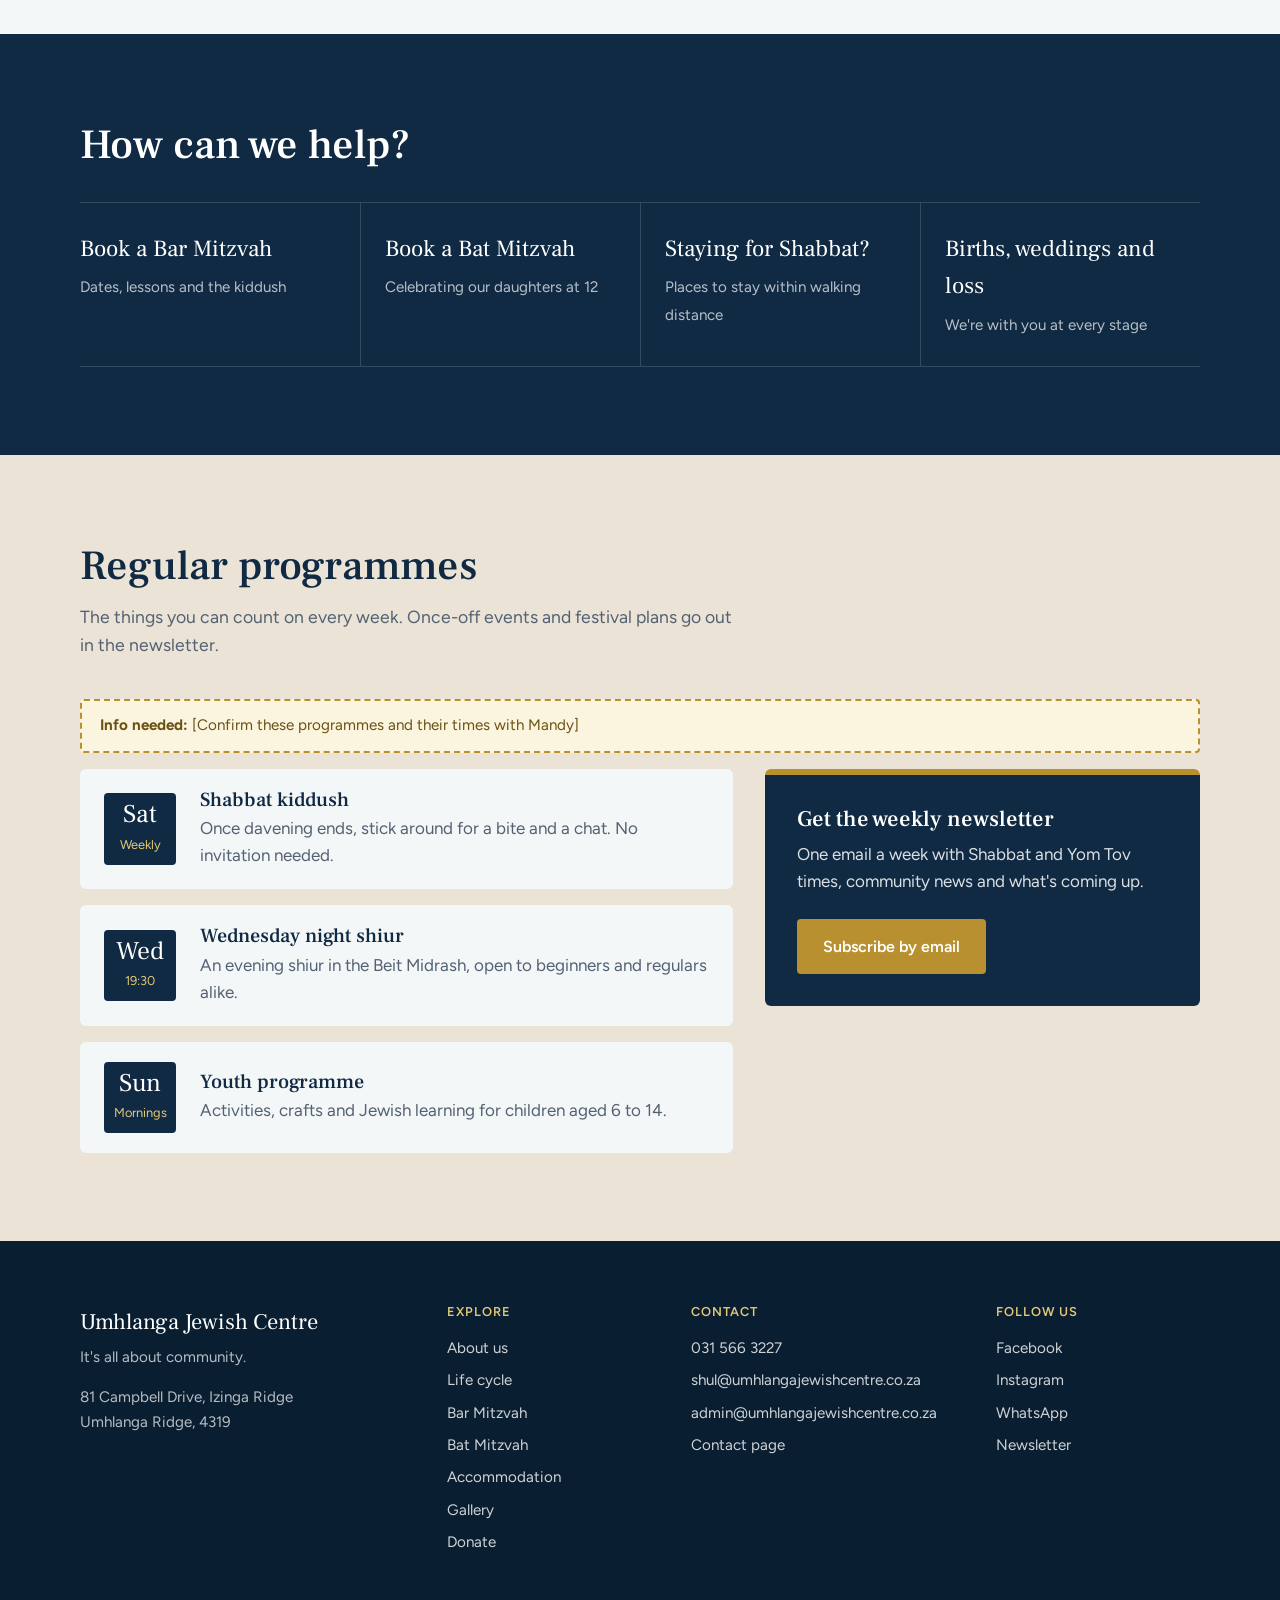
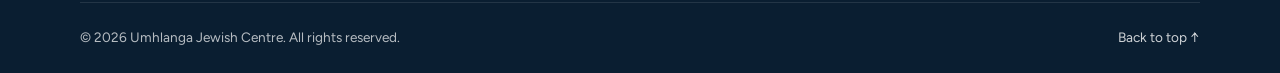
==== commit 439d1edd: "Add Accommodation page for Shabbat and holiday visitors Co-Authored-By: Claude Opus 5.5 <noreply@ant" ====
--- a/index.html
+++ b/index.html
@@ -57,6 +57,7 @@
             <li><a href="bat-mitzvah.html">Bat Mitzvah</a></li>
           </ul>
         </div>
+        <a href="accommodation.html">Accommodation</a>
         <a href="gallery.html">Gallery</a>
         <a href="contact.html">Contact</a>
         <a href="donate.html" class="btn btn-gold btn-small">Donate</a>
@@ -149,7 +150,7 @@
         <ul class="quick-links">
           <li><a href="bar-mitzvah.html"><span class="ql-title">Book a Bar Mitzvah</span><span class="ql-text">Dates, lessons and the kiddush</span></a></li>
           <li><a href="bat-mitzvah.html"><span class="ql-title">Book a Bat Mitzvah</span><span class="ql-text">Celebrating our daughters at 12</span></a></li>
-          <li><a href="gallery.html"><span class="ql-title">See the gallery</span><span class="ql-text">Shabbat, simchas and community life</span></a></li>
+          <li><a href="accommodation.html"><span class="ql-title">Staying for Shabbat?</span><span class="ql-text">Places to stay within walking distance</span></a></li>
           <li><a href="lifecycle.html"><span class="ql-title">Births, weddings and loss</span><span class="ql-text">We're with you at every stage</span></a></li>
         </ul>
       </div>
@@ -217,6 +218,7 @@
           <li><a href="lifecycle.html">Life cycle</a></li>
           <li><a href="bar-mitzvah.html">Bar Mitzvah</a></li>
           <li><a href="bat-mitzvah.html">Bat Mitzvah</a></li>
+          <li><a href="accommodation.html">Accommodation</a></li>
           <li><a href="gallery.html">Gallery</a></li>
           <li><a href="donate.html">Donate</a></li>
         </ul>
--- a/css/style.css
+++ b/css/style.css
@@ -544,3 +544,12 @@
   .quick-links li + li { border-left: 0; }
   .quick-links li + li a { padding-left: 0; }
 }
+
+/* ===== Accommodation ===== */
+.stay-list { display: grid; gap: 1.25rem; }
+.stay { display: grid; grid-template-columns: 260px 1fr; gap: 1.75rem; align-items: start; background: var(--salt); padding: 1.25rem; border-radius: var(--radius-lg); }
+.stay-photo { aspect-ratio: 4 / 3; background: var(--sand); border-radius: var(--radius); display: flex; align-items: center; justify-content: center; padding: 0.75rem; }
+.stay-photo .info-needed { margin: 0; }
+.stay-meta { color: var(--ocean); font-weight: 600; margin-bottom: 0.25rem; }
+@media (max-width: 700px) { .stay { grid-template-columns: 1fr; } }
+h2 + .life-list { margin-top: 1.75rem; }
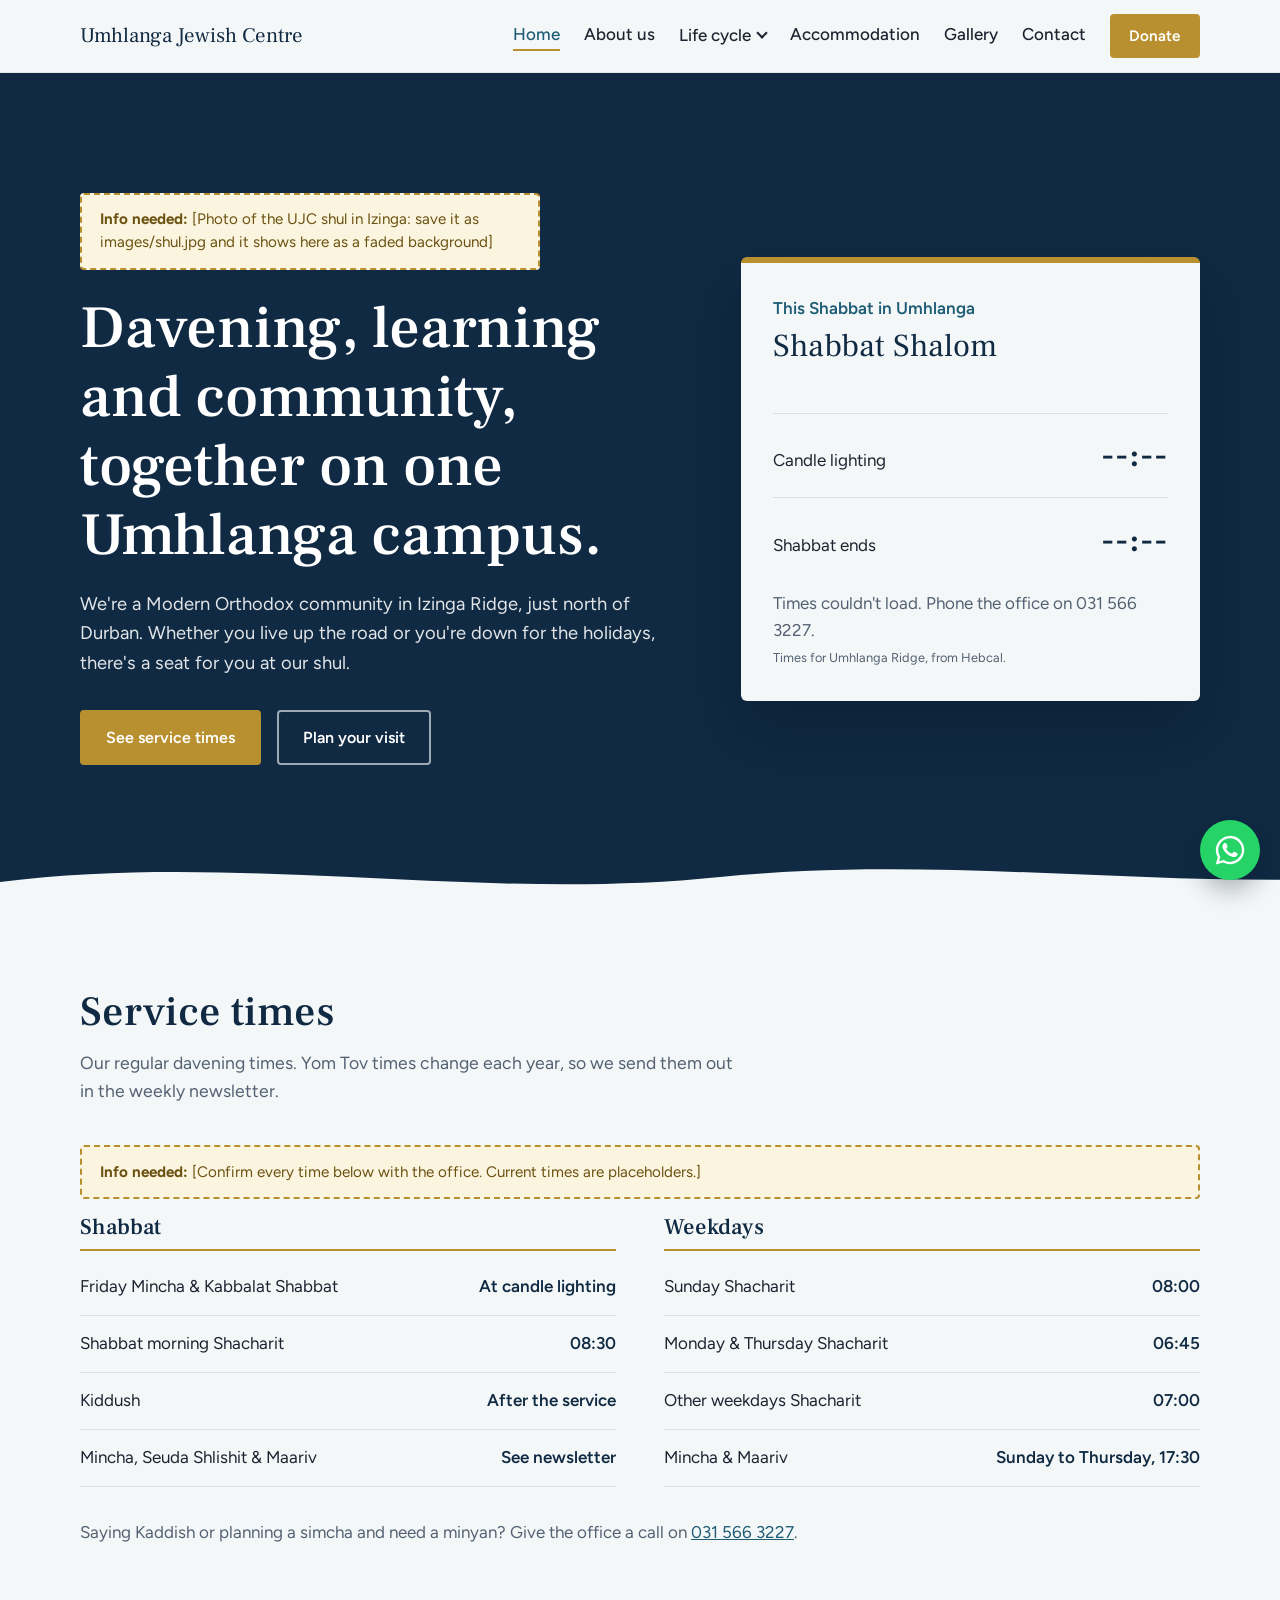
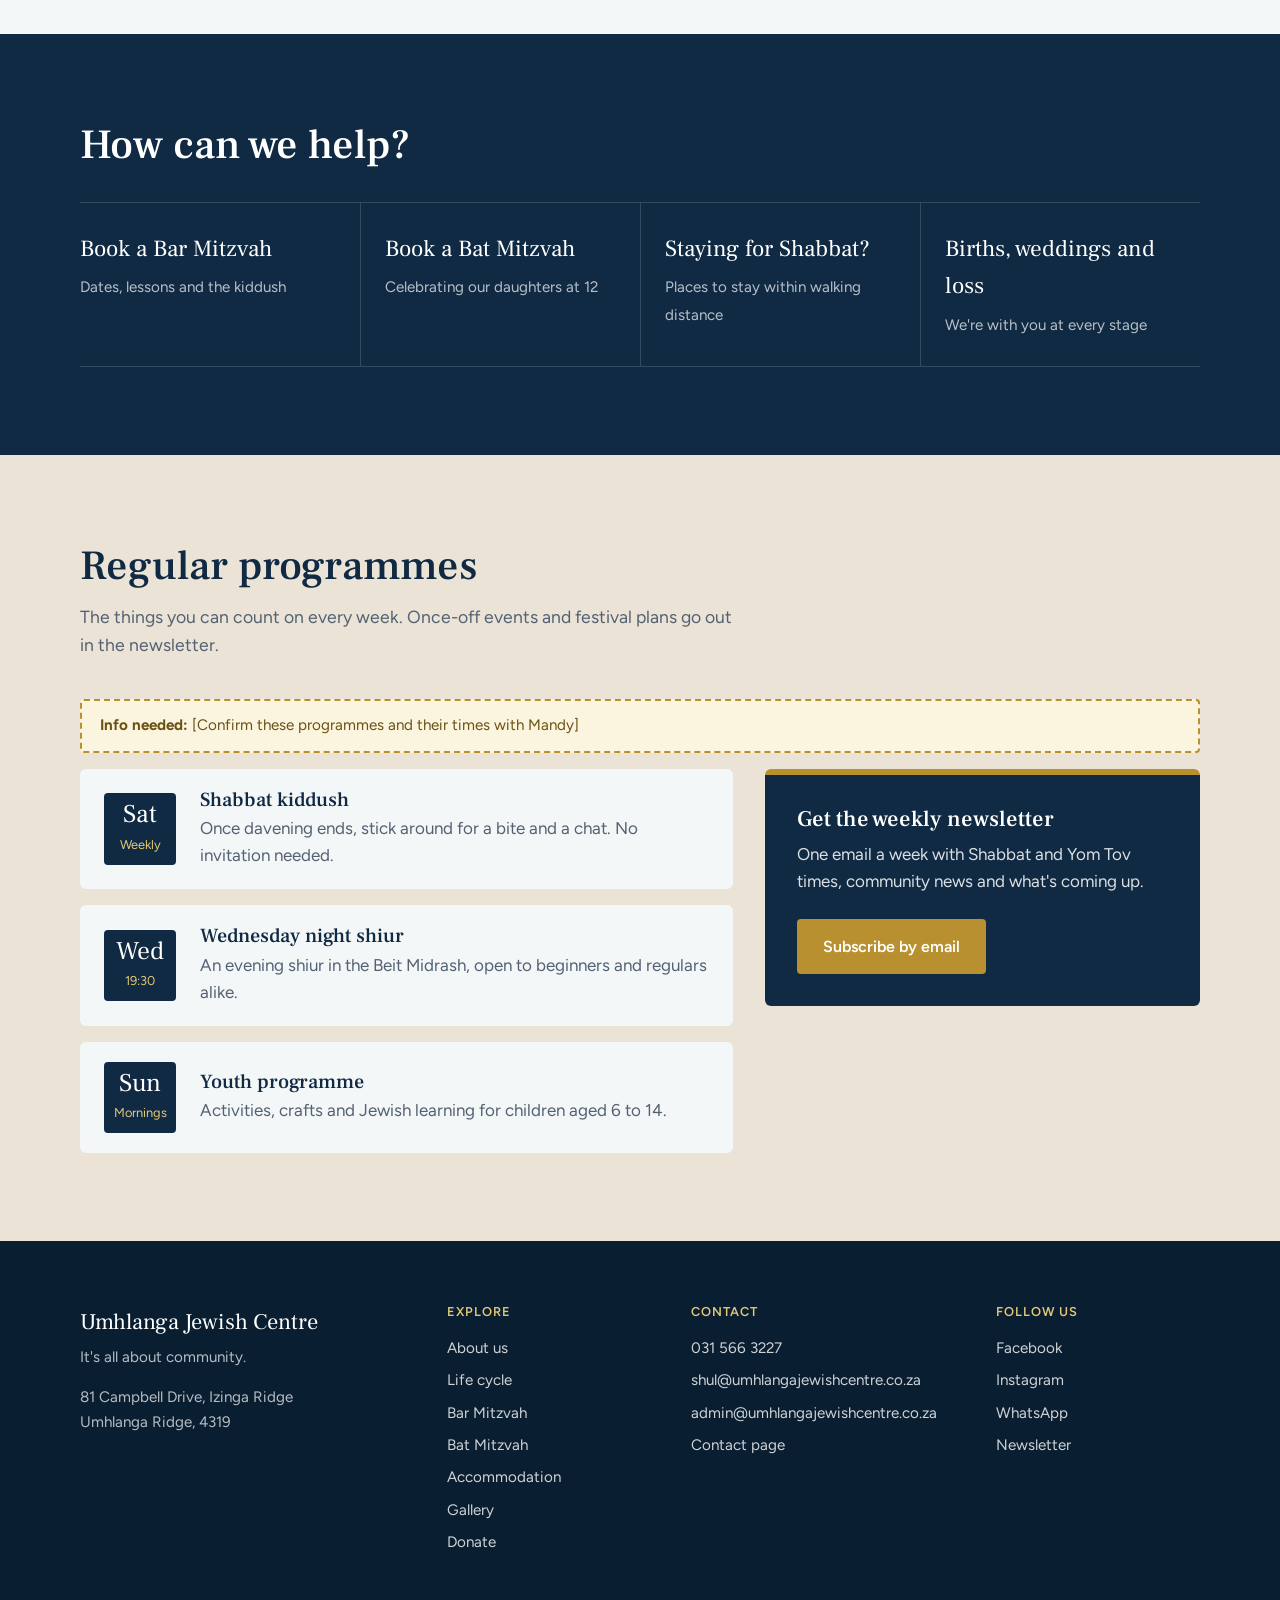
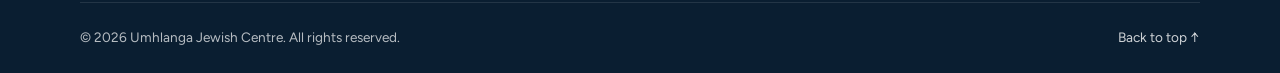
==== commit 7cd9c4c7: "Home hero: replace Shalom text with faded shul photo background (images/shul.jpg) Co-Authored-By: Cl" ====
--- a/index.html
+++ b/index.html
@@ -71,7 +71,8 @@
     <section class="hero" id="top">
       <div class="container hero-inner">
         <div class="hero-copy">
-          <p class="hero-hebrew" lang="he" dir="rtl">שָׁלוֹם</p>
+          <!-- The shul photo is the faded background of this section: save it as images/shul.jpg -->
+          <p class="info-needed hero-photo-note" id="hero-photo-note"><strong>Info needed:</strong> [Photo of the UJC shul in Izinga: save it as images/shul.jpg and it shows here as a faded background]</p>
           <h1>Davening, learning and community, together on one Umhlanga campus.</h1>
           <p class="hero-lead">We're a Modern Orthodox community in Izinga Ridge, just north of Durban. Whether you live up the road or you're down for the holidays, there's a seat for you at our shul.</p>
           <div class="hero-actions">
--- a/css/style.css
+++ b/css/style.css
@@ -553,3 +553,16 @@
 .stay-meta { color: var(--ocean); font-weight: 600; margin-bottom: 0.25rem; }
 @media (max-width: 700px) { .stay { grid-template-columns: 1fr; } }
 h2 + .life-list { margin-top: 1.75rem; }
+
+/* ===== Hero: shul photo shows through a see-through navy layer ===== */
+.hero {
+  background:
+    linear-gradient(100deg, rgba(16,42,67,0.92) 0%, rgba(16,42,67,0.78) 45%, rgba(16,42,67,0.45) 100%),
+    url("../images/shul.jpg") center / cover no-repeat,
+    var(--ink);
+}
+.hero-photo-note { margin: 0 0 1.5rem; max-width: 46ch; }
+.hero-photo-note.is-hidden { display: none; }
+@media (max-width: 900px) {
+  .hero { background: linear-gradient(rgba(16,42,67,0.82), rgba(16,42,67,0.82)), url("../images/shul.jpg") center / cover no-repeat, var(--ink); }
+}
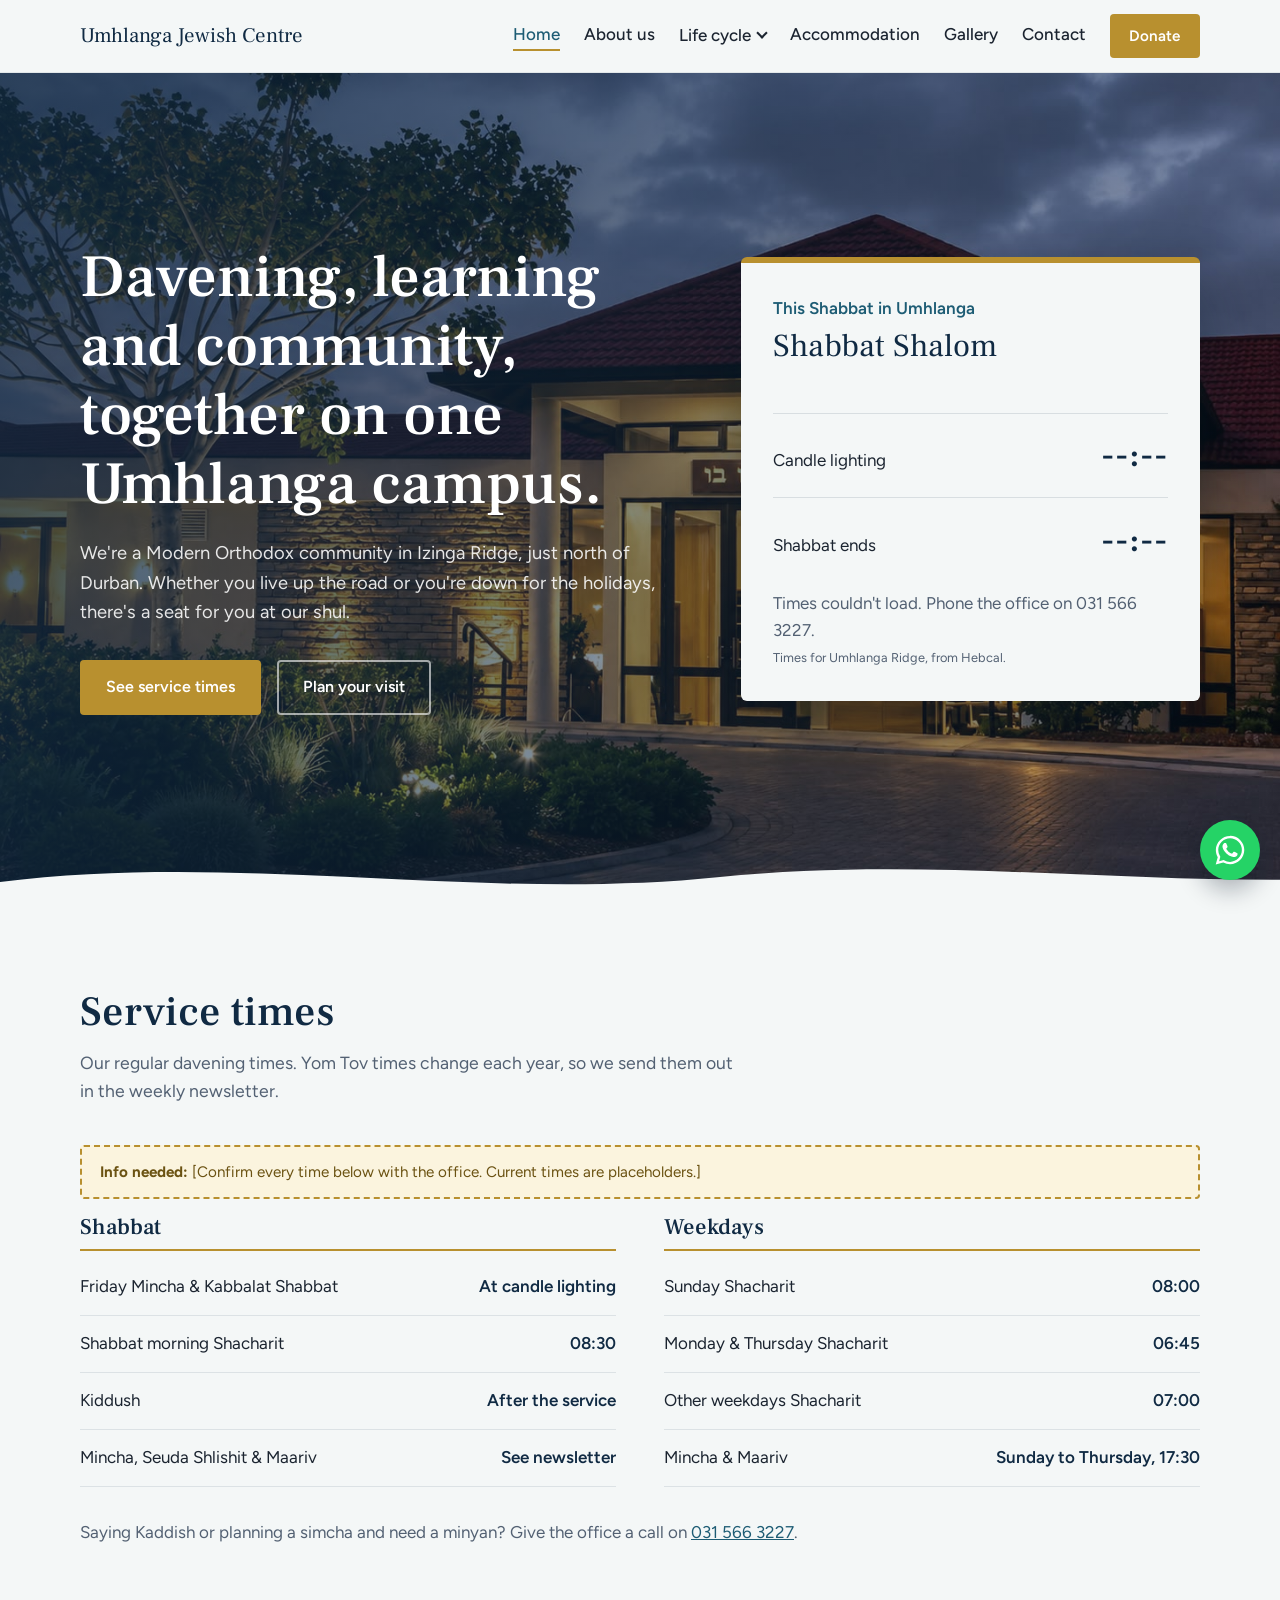
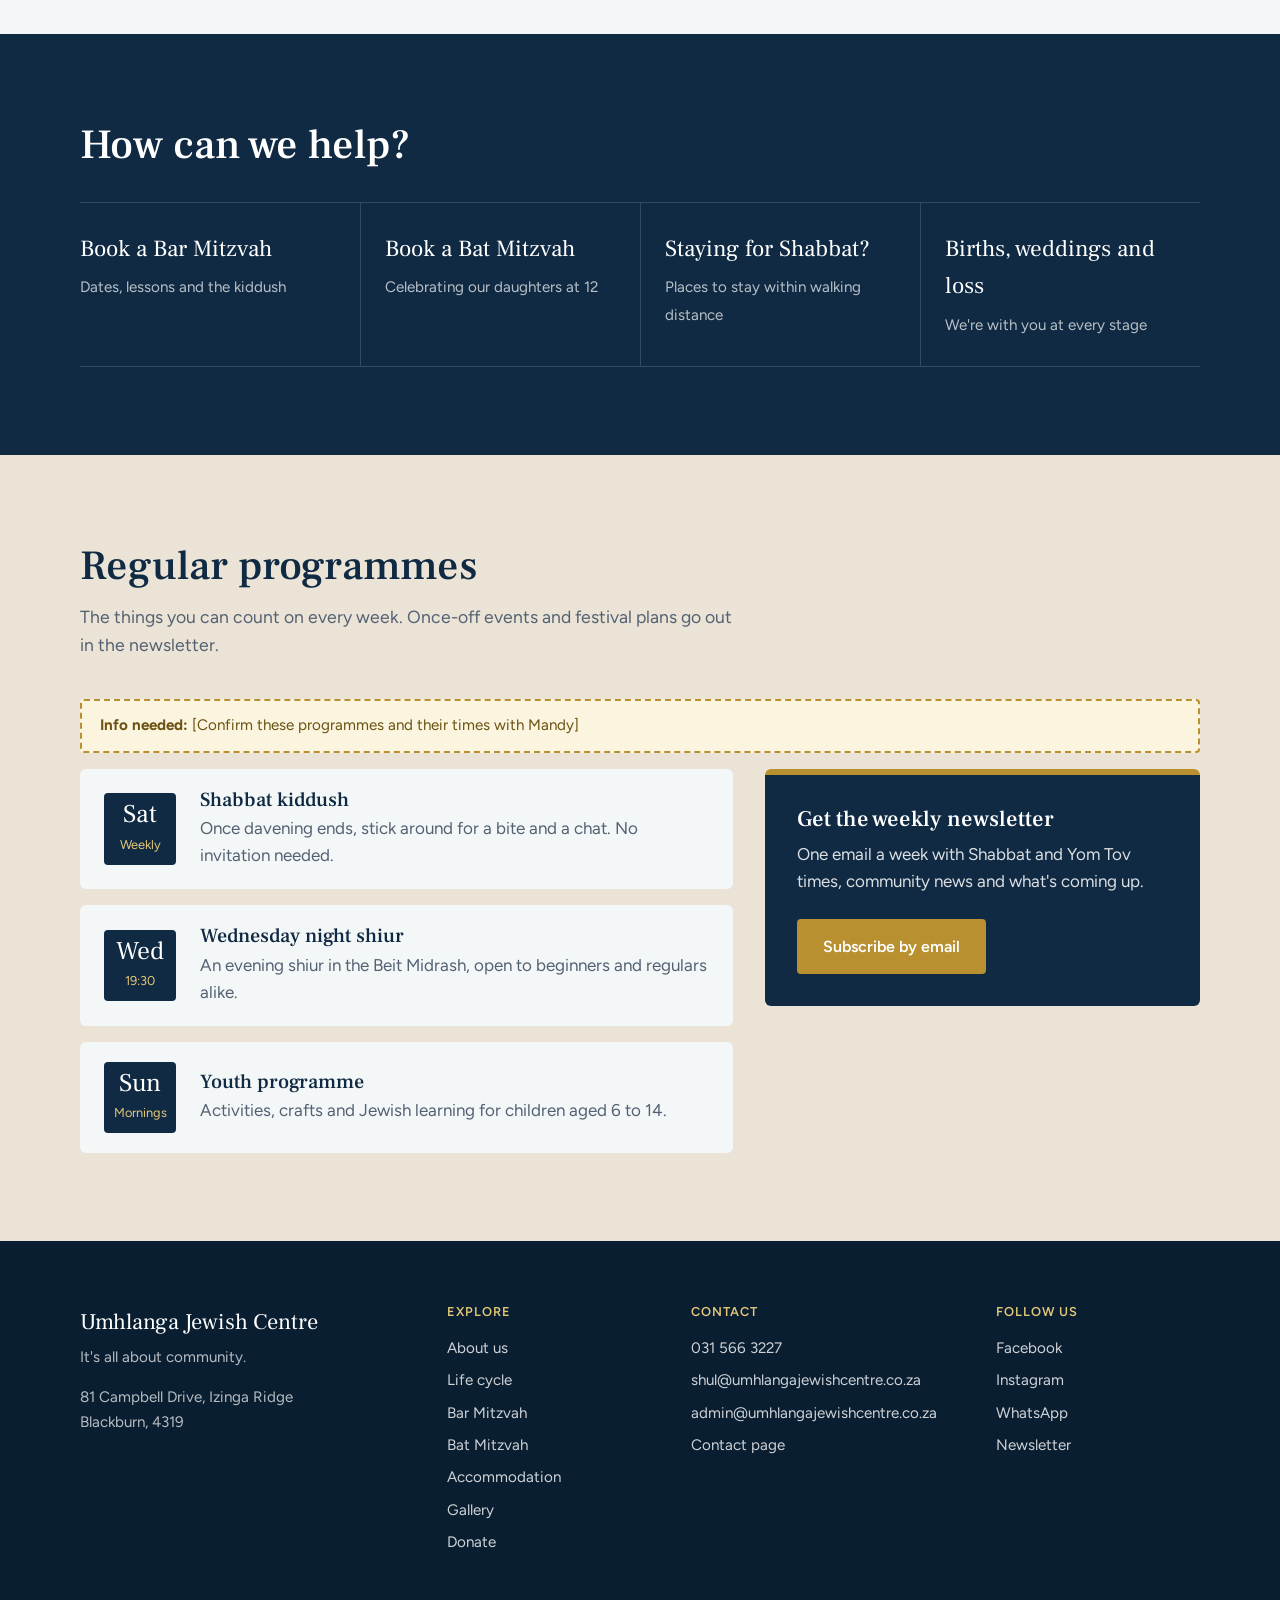
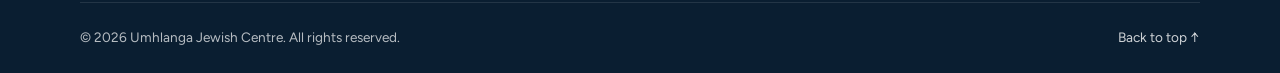
==== commit 99d69848: "Point directions and map to 81 Campbell Dr, Izinga Ridge, Blackburn, 4319 Co-Authored-By: Claude Opu" ====
--- a/index.html
+++ b/index.html
@@ -208,7 +208,7 @@
         <p>It's all about community.</p>
         <address>
           81 Campbell Drive, Izinga Ridge<br>
-          Umhlanga Ridge, 4319
+          Blackburn, 4319
         </address>
       </div>
 
@@ -264,7 +264,7 @@
   <!-- Sticky call / directions bar, phones only -->
   <nav class="action-bar" aria-label="Quick actions">
     <a href="tel:+27315663227" class="action-call">Call the office</a>
-    <a href="https://www.google.com/maps/dir/?api=1&amp;destination=81+Campbell+Drive,+Izinga+Ridge,+Umhlanga" class="action-directions" target="_blank" rel="noopener">Directions</a>
+    <a href="https://www.google.com/maps/dir/?api=1&amp;destination=81+Campbell+Dr,+Izinga+Ridge,+Blackburn,+4319" class="action-directions" target="_blank" rel="noopener">Directions</a>
   </nav>
 
   <script src="js/main.js"></script>
--- a/css/style.css
+++ b/css/style.css
@@ -557,12 +557,12 @@
 /* ===== Hero: shul photo shows through a see-through navy layer ===== */
 .hero {
   background:
-    linear-gradient(100deg, rgba(16,42,67,0.92) 0%, rgba(16,42,67,0.78) 45%, rgba(16,42,67,0.45) 100%),
+    linear-gradient(100deg, rgba(16,42,67,0.80) 0%, rgba(16,42,67,0.55) 45%, rgba(16,42,67,0.20) 100%),
     url("../images/shul.jpg") center / cover no-repeat,
     var(--ink);
 }
 .hero-photo-note { margin: 0 0 1.5rem; max-width: 46ch; }
 .hero-photo-note.is-hidden { display: none; }
 @media (max-width: 900px) {
-  .hero { background: linear-gradient(rgba(16,42,67,0.82), rgba(16,42,67,0.82)), url("../images/shul.jpg") center / cover no-repeat, var(--ink); }
-}
+  .hero { background: linear-gradient(rgba(16,42,67,0.65), rgba(16,42,67,0.65)), url("../images/shul.jpg") center / cover no-repeat, var(--ink); }
+}
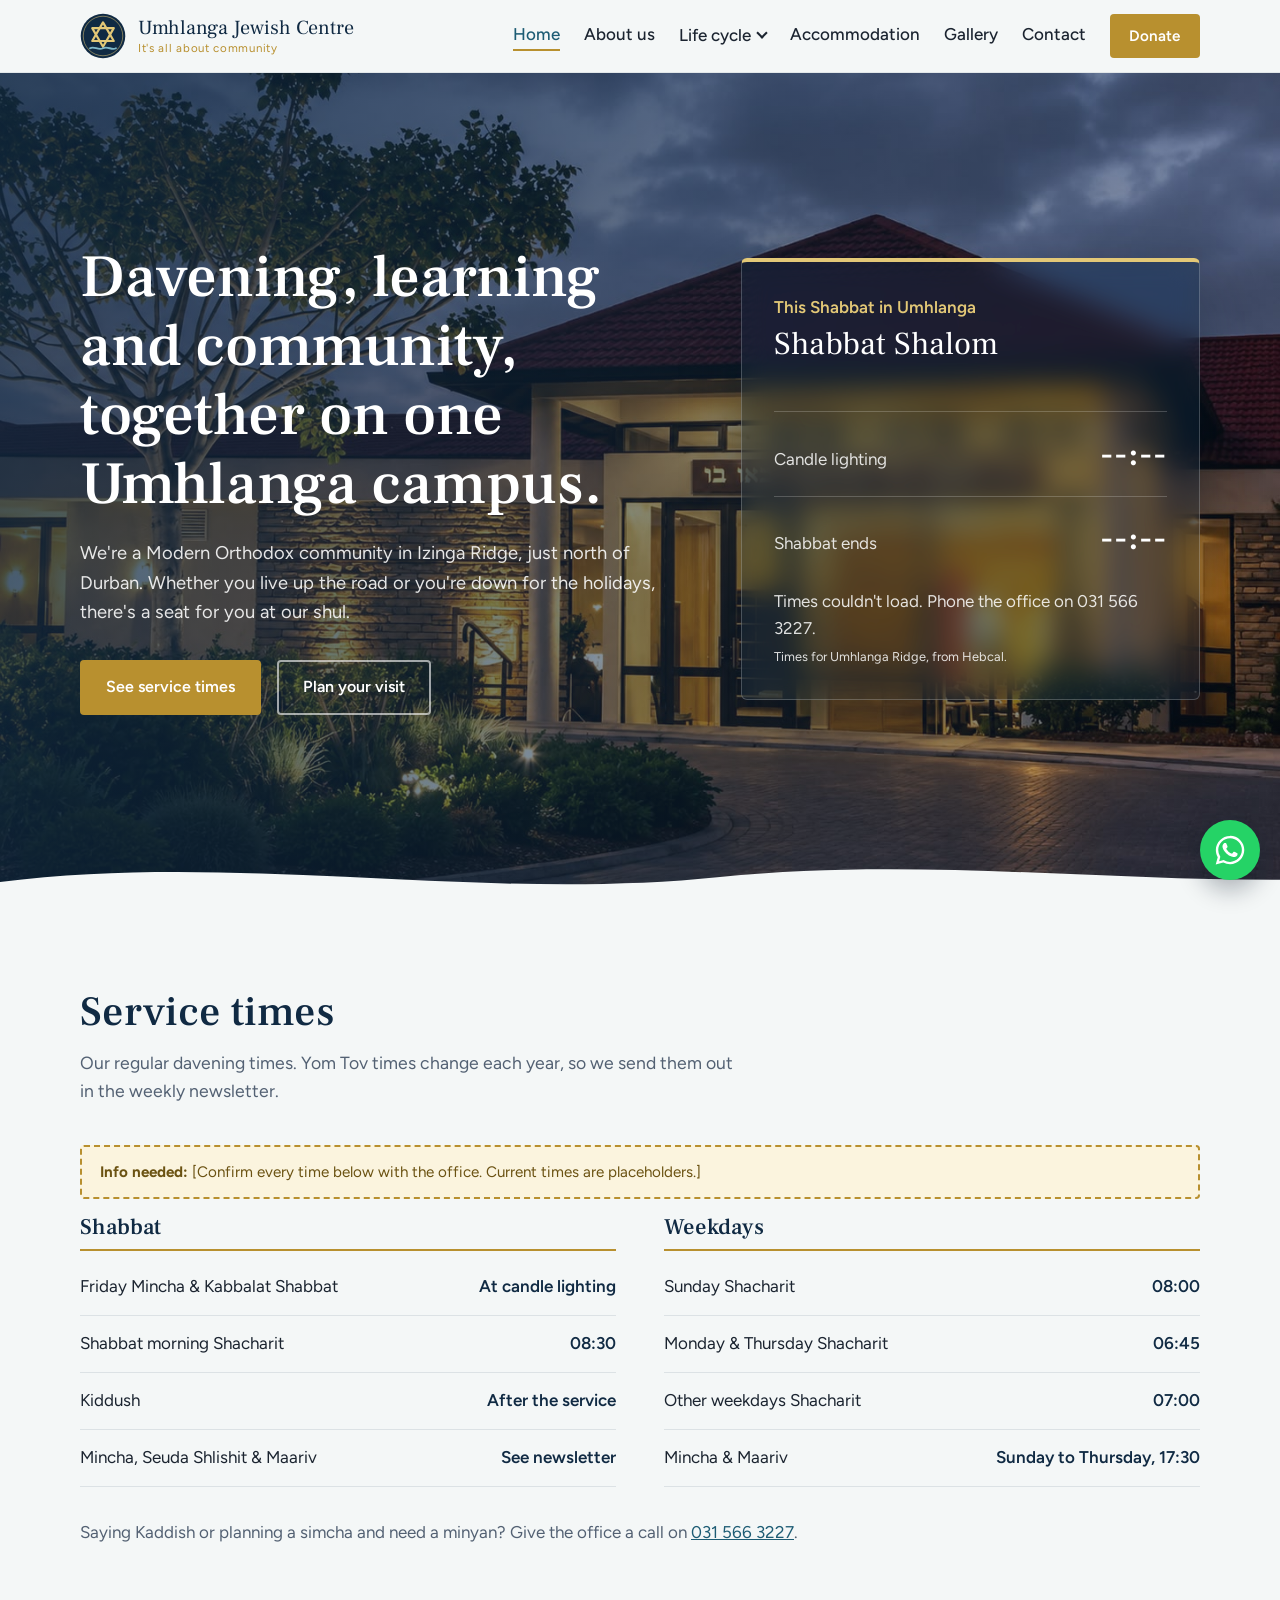
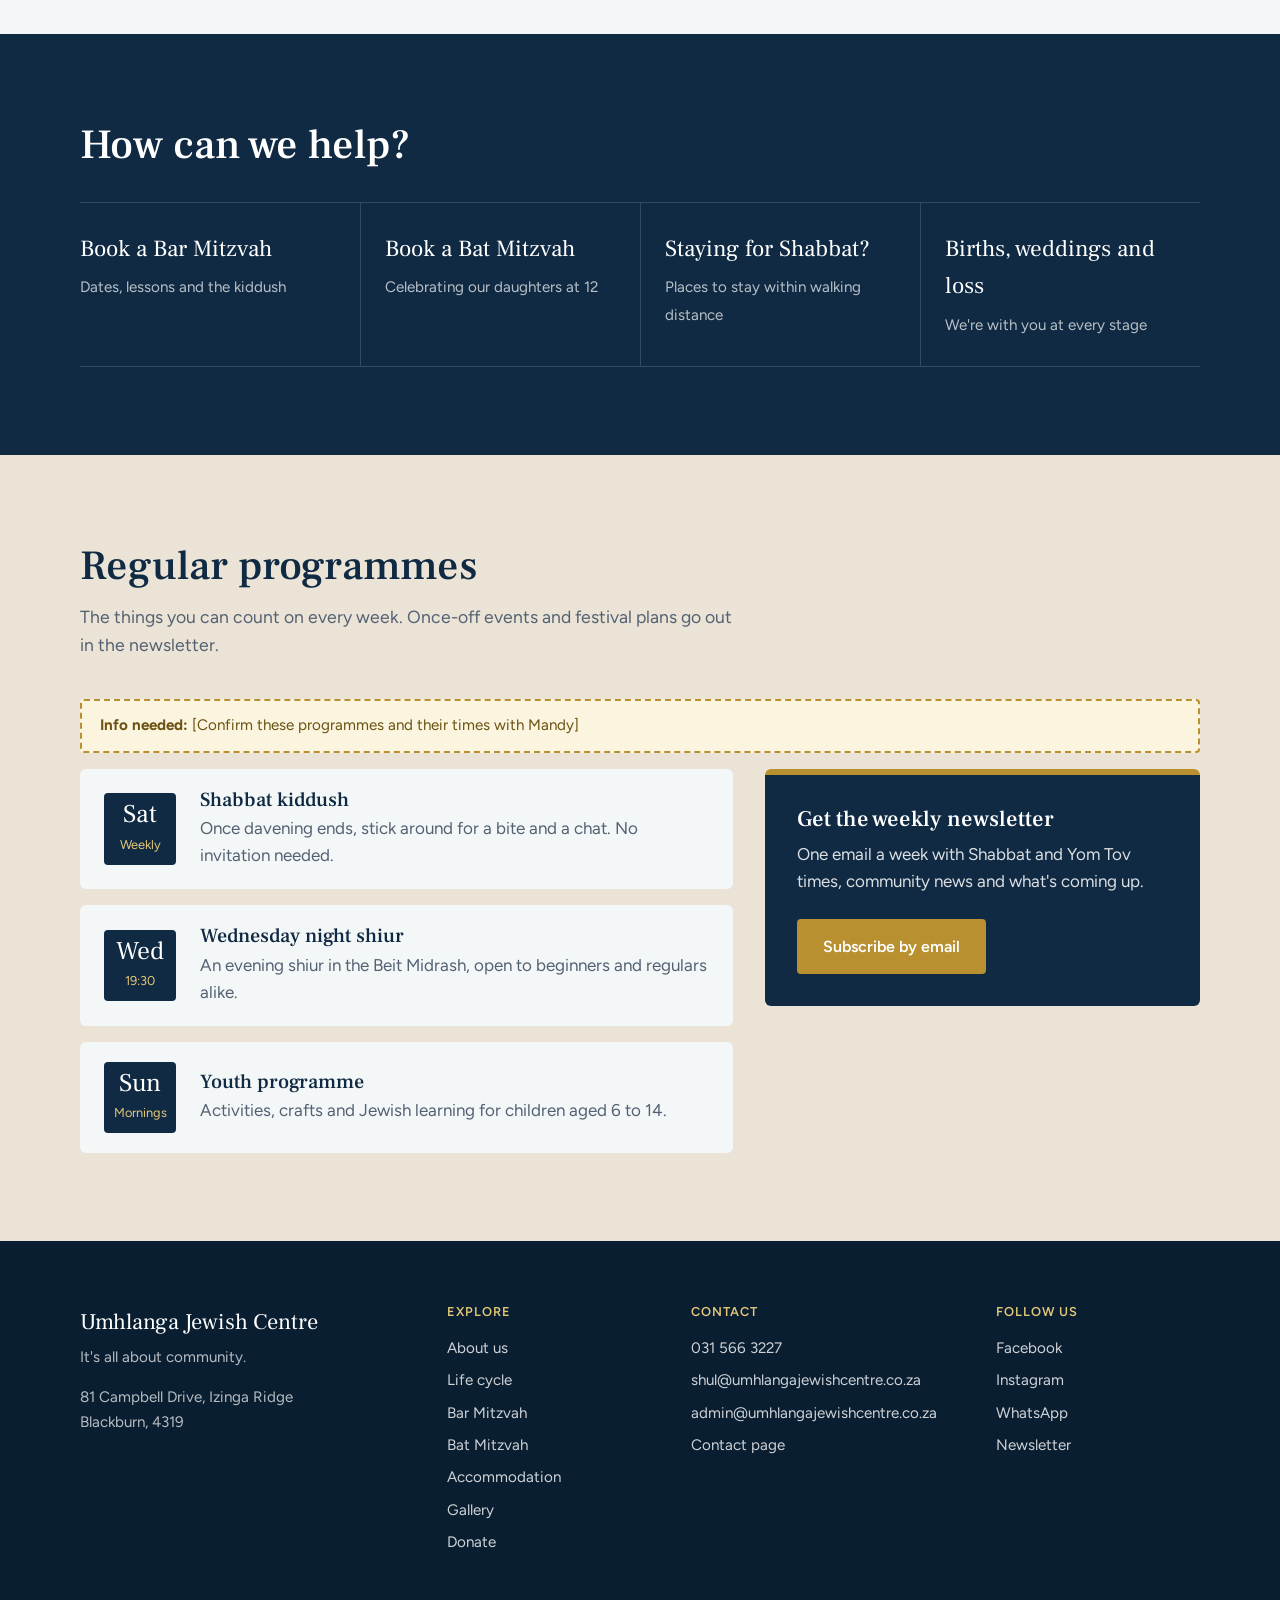
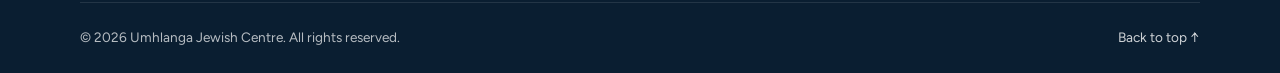
==== commit ea28f60a: "Add custom UJC logo mark to header on every page Co-Authored-By: Claude Opus 5.5 <noreply@anthropic." ====
--- a/index.html
+++ b/index.html
@@ -36,8 +36,8 @@
   <header class="site-header">
     <div class="container header-inner">
       <a href="index.html" class="brand">
-        <img src="images/logo.png" alt="Umhlanga Jewish Centre" class="brand-logo" onerror="this.style.display='none';this.nextElementSibling.style.display='block'">
-        <span class="brand-text">Umhlanga Jewish Centre</span>
+        <img src="images/logo-mark.svg" alt="" class="brand-mark" width="46" height="46">
+        <span class="brand-text">Umhlanga Jewish Centre<small>It's all about community</small></span>
       </a>
 
       <button class="nav-toggle" aria-expanded="false" aria-controls="site-nav" aria-label="Open menu">
--- a/css/style.css
+++ b/css/style.css
@@ -90,9 +90,11 @@
 }
 .site-header { padding-top: env(safe-area-inset-top, 0px); }
 .header-inner { display: flex; align-items: center; justify-content: space-between; height: 72px; }
-.brand { text-decoration: none; display: flex; align-items: center; }
-.brand-logo { height: 48px; width: auto; }
-.brand-text { display: none; font-family: var(--serif); font-size: 1.3rem; color: var(--ink); }
+.brand { text-decoration: none; display: flex; align-items: center; gap: 0.75rem; }
+.brand-mark { width: 46px; height: 46px; flex-shrink: 0; }
+.brand-text { display: block; font-family: var(--serif); font-size: 1.25rem; line-height: 1.1; color: var(--ink); }
+.brand-text small { display: block; font-family: var(--sans); font-size: 0.72rem; letter-spacing: 0.06em; color: var(--gold); margin-top: 0.2rem; }
+@media (max-width: 400px) { .brand-text { font-size: 1.05rem; } .brand-mark { width: 40px; height: 40px; } }
 
 .site-nav { display: flex; align-items: center; gap: 1.75rem; }
 .site-nav a:not(.btn) { color: var(--text); text-decoration: none; font-weight: 500; }
@@ -228,7 +230,7 @@
 .donate-grid { display: grid; grid-template-columns: repeat(3, 1fr); gap: 1.5rem; }
 .donate-option { background: #fff; border: 1px solid rgba(16,42,67,0.12); border-radius: var(--radius-lg); padding: 2rem; display: flex; flex-direction: column; gap: 1rem; align-items: flex-start; }
 .donate-option p { color: var(--muted); }
-.qr { width: 140px; height: auto; border-radius: var(--radius); }
+.qr { width: 180px; height: auto; border-radius: var(--radius); }
 .bank { width: 100%; }
 .bank div { display: flex; justify-content: space-between; gap: 1rem; padding: 0.4rem 0; border-bottom: 1px dashed rgba(16,42,67,0.15); }
 .bank dt { color: var(--muted); }
@@ -431,6 +433,8 @@
 .team-grid { display: grid; grid-template-columns: repeat(3, 1fr); gap: 2rem; margin-bottom: 1.5rem; }
 .team-photo { aspect-ratio: 4 / 5; background: var(--salt); border-radius: var(--radius); display: flex; align-items: center; justify-content: center; padding: 1rem; margin-bottom: 1rem; }
 .team-photo .info-needed { margin: 0; }
+.team-photo.has-photo { padding: 0; overflow: hidden; }
+.team-photo.has-photo img { width: 100%; height: 100%; object-fit: cover; object-position: center 20%; display: block; }
 .team-role { color: var(--ocean); font-weight: 600; margin-bottom: 0.5rem; }
 
 /* ===== Life cycle / commemoration lists ===== */
@@ -566,3 +570,34 @@
 @media (max-width: 900px) {
   .hero { background: linear-gradient(rgba(16,42,67,0.65), rgba(16,42,67,0.65)), url("../images/shul.jpg") center / cover no-repeat, var(--ink); }
 }
+
+/* ===== Team bio boxes ===== */
+.bio-boxes { display: grid; gap: 0.75rem; margin-top: 1rem; }
+.bio-box { background: #fff; border: 1px solid rgba(16,42,67,0.1); border-left: 3px solid var(--gold); border-radius: var(--radius); padding: 0.85rem 1rem; }
+.bio-label { display: block; font-size: 0.75rem; font-weight: 700; letter-spacing: 0.08em; text-transform: uppercase; color: var(--ocean); margin-bottom: 0.3rem; }
+.bio-box p { margin: 0; font-size: 0.95rem; line-height: 1.55; color: var(--text); }
+
+/* ===== Hero Shabbat card: frosted glass so the shul shows through ===== */
+.hero .shabbat-card {
+  background: rgba(16, 42, 67, 0.38);
+  -webkit-backdrop-filter: blur(14px) saturate(140%);
+  backdrop-filter: blur(14px) saturate(140%);
+  border: 1px solid rgba(255, 255, 255, 0.22);
+  border-top: 4px solid var(--gold-light);
+  color: #fff;
+  box-shadow: 0 30px 60px rgba(5, 20, 35, 0.3);
+}
+.hero .shabbat-card .shabbat-label { color: var(--gold-light); }
+.hero .shabbat-card .shabbat-parsha,
+.hero .shabbat-card .shabbat-row strong { color: #fff; }
+.hero .shabbat-card .shabbat-hebdate { color: var(--gold-light); }
+.hero .shabbat-card .shabbat-row { border-top-color: rgba(255, 255, 255, 0.2); }
+.hero .shabbat-card .shabbat-date,
+.hero .shabbat-card .shabbat-note,
+.hero .shabbat-card p,
+.hero .shabbat-card span { color: rgba(255, 255, 255, 0.85); }
+.hero .shabbat-card a { color: var(--gold-light); }
+/* Browsers without blur get a darker tint so text stays readable */
+@supports not ((backdrop-filter: blur(1px)) or (-webkit-backdrop-filter: blur(1px))) {
+  .hero .shabbat-card { background: rgba(16, 42, 67, 0.8); }
+}
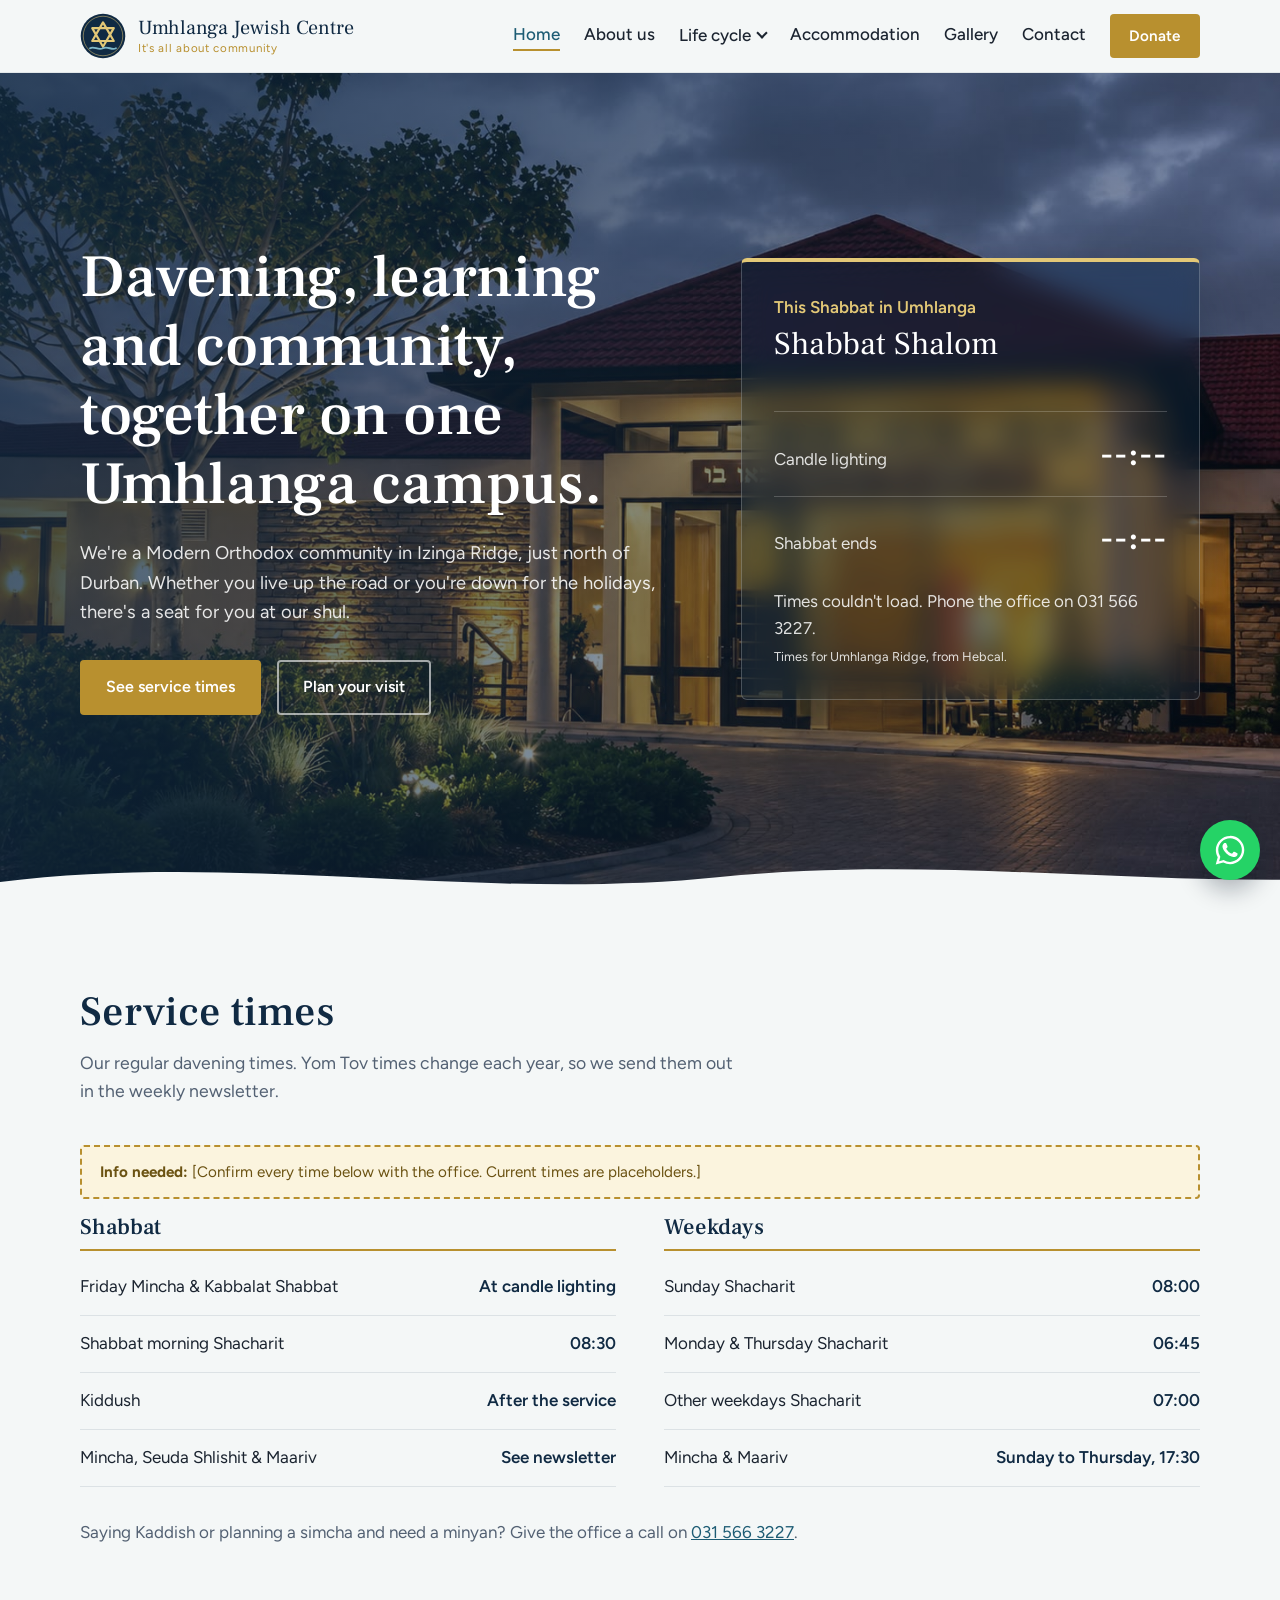
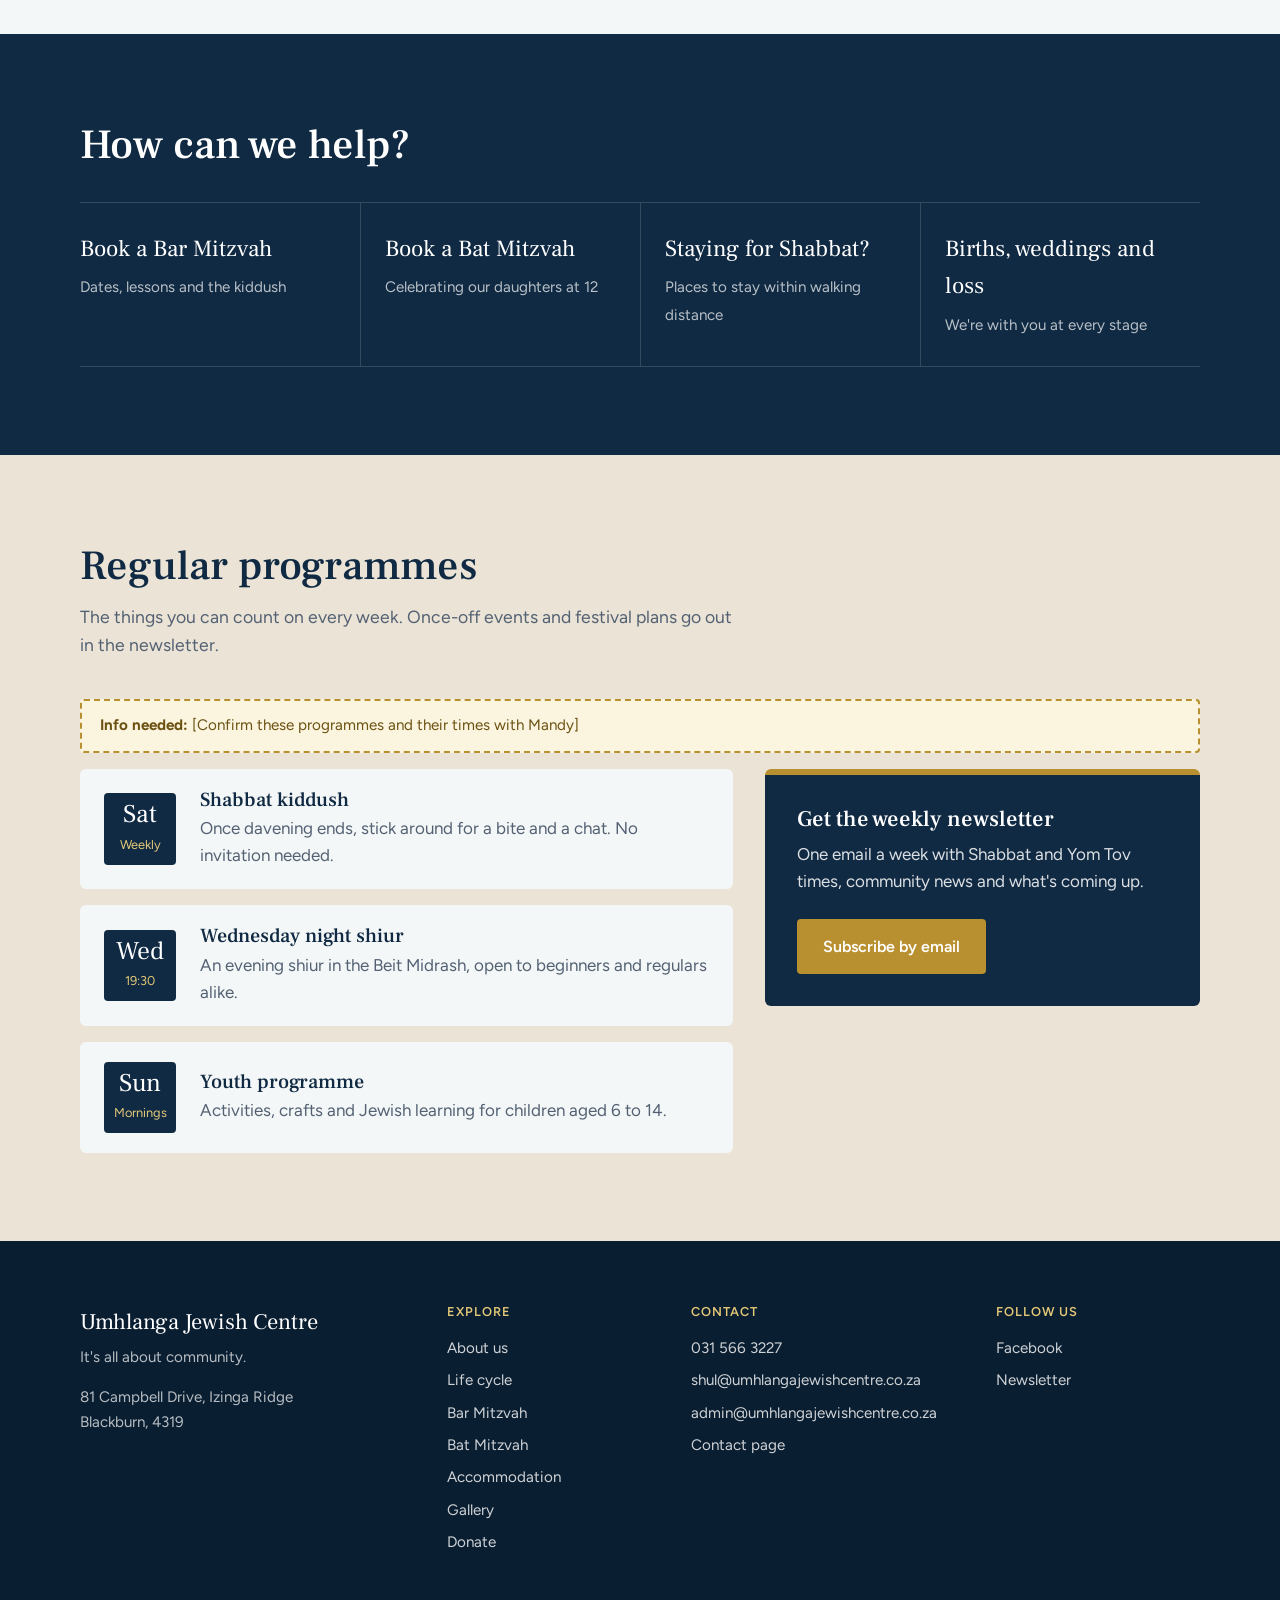
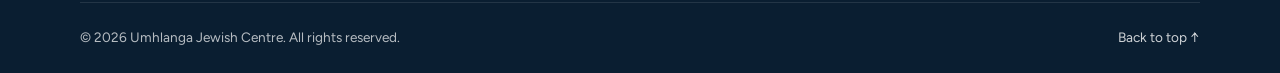
==== commit 5eb3dac2: "Add real Facebook link; remove placeholder Instagram/WhatsApp footer links Co-Authored-By: Claude Op" ====
--- a/index.html
+++ b/index.html
@@ -238,10 +238,7 @@
       <div>
         <h3 class="footer-heading">Follow us</h3>
         <ul class="footer-links">
-          <!-- TODO: put the real page links in and remove any the UJC doesn't use -->
-          <li><a href="https://www.facebook.com/" target="_blank" rel="noopener">Facebook</a></li>
-          <li><a href="https://www.instagram.com/" target="_blank" rel="noopener">Instagram</a></li>
-          <li><a href="https://wa.me/27000000000" target="_blank" rel="noopener">WhatsApp</a></li>
+          <li><a href="https://www.facebook.com/share/1adzsSsa6B/" target="_blank" rel="noopener">Facebook</a></li>
           <li><a href="mailto:shul@umhlangajewishcentre.co.za?subject=Please%20add%20me%20to%20the%20UJC%20newsletter">Newsletter</a></li>
         </ul>
       </div>
